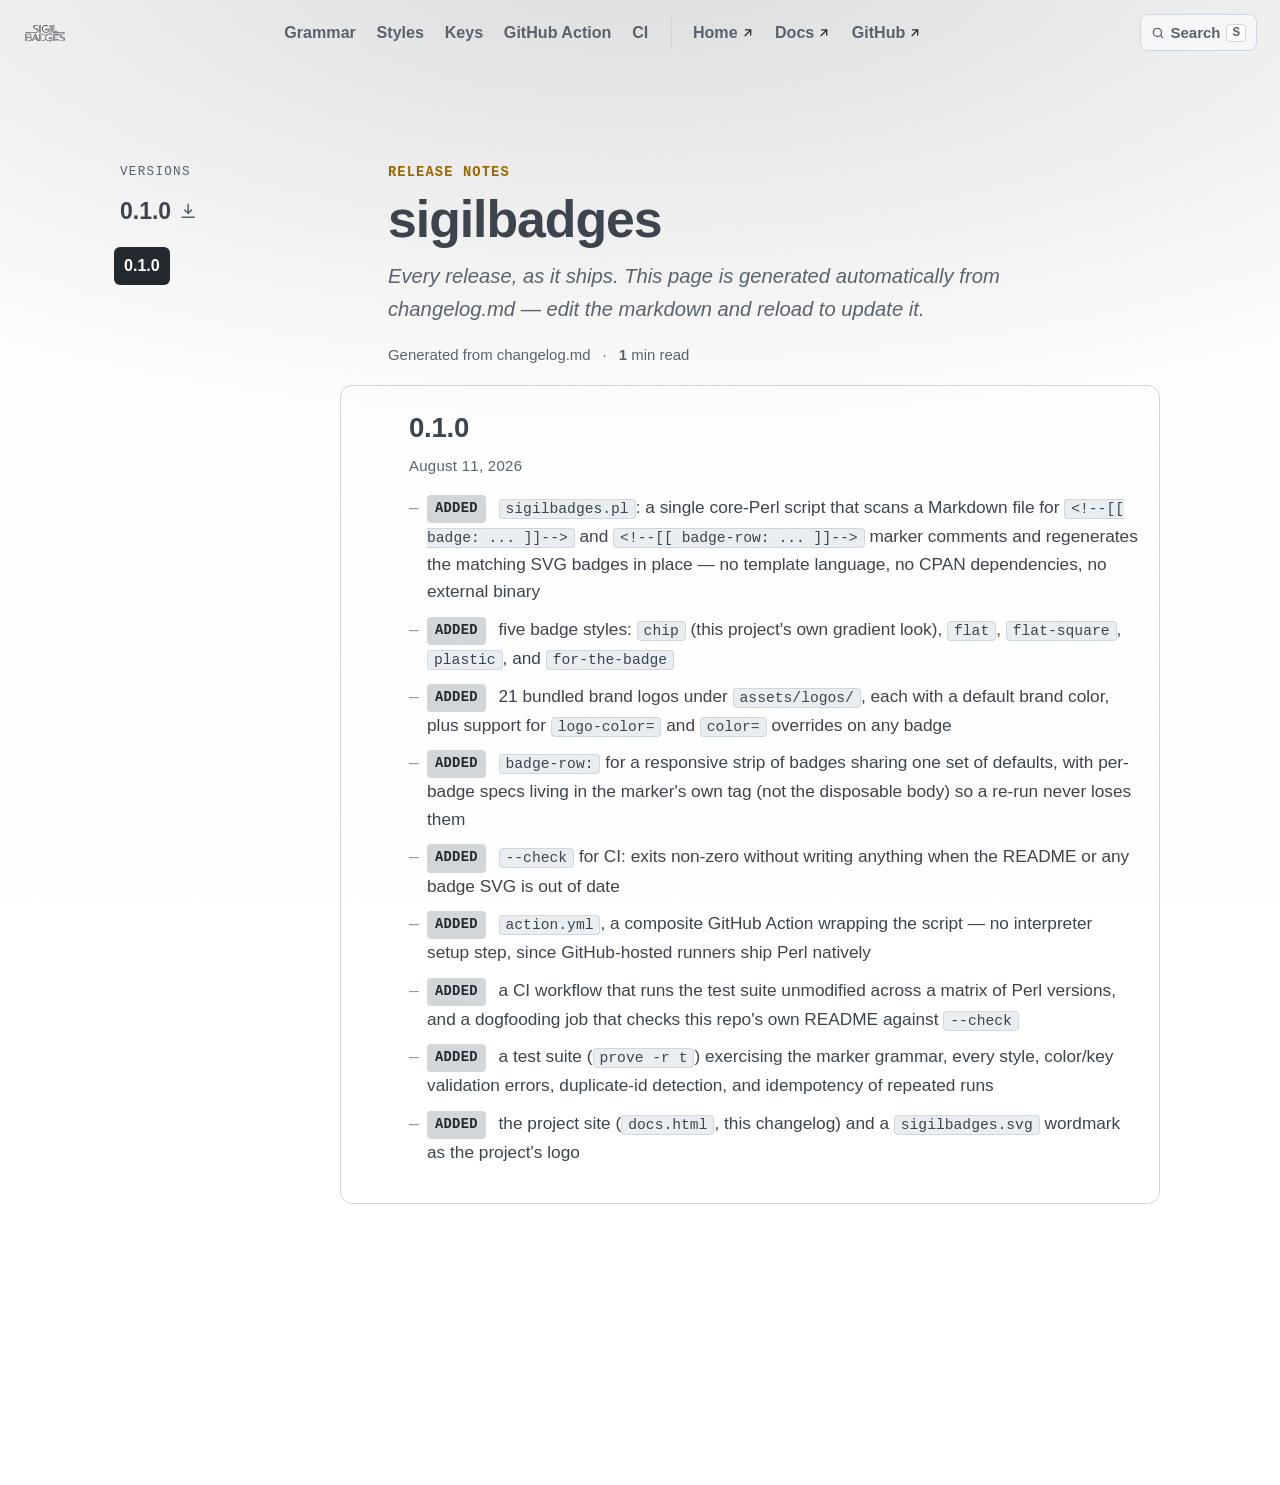
==== changelog.html @ fb752f25 "v0.1 first release" ====
<!doctype html>
<html lang="en">
<head>
<script>
document.documentElement.classList.add('js');
setTimeout(function () { document.body && document.body.classList.add('loaded'); }, 1500);
</script>
<meta charset="utf-8" />
<meta name="viewport" content="width=device-width, initial-scale=1" />
<meta name="color-scheme" content="light dark" />
<title>Changelog · sigilbadges</title>
<meta name="author" content="Luciano Federico Pereira" />
<meta name="description" content="sigilbadges release notes — every version, as it ships." />
<meta property="og:type" content="website" />
<meta property="og:title" content="Changelog · sigilbadges" />
<meta property="og:description" content="sigilbadges release notes — every version, as it ships." />
<meta name="twitter:card" content="summary" />
<meta name="theme-color" content="#ffffff" media="(prefers-color-scheme: light)" />
<meta name="theme-color" content="#0d1117" media="(prefers-color-scheme: dark)" />
<link rel="icon" href="data:image/svg+xml,%3Csvg xmlns='http://www.w3.org/2000/svg' viewBox='0 0 100 100'%3E%3Ctext y='.9em' font-size='90'%3E%F0%9F%8F%85%3C/text%3E%3C/svg%3E" />
<link rel="stylesheet" href="assets/site.css" />
<link rel="stylesheet" href="assets/palettes.css" />
<link rel="stylesheet" href="assets/changelog.css" />
</head>
<body data-github-repo="lucianofedericopereira/sigilbadges">

<svg style="position:absolute; width:0; height:0; overflow:hidden" aria-hidden="true">
  <symbol id="icon-external" viewBox="0 0 24 24">
    <path d="M7 17 17 7" />
    <path d="M8 7h9v9" />
  </symbol>
  <symbol id="icon-search" viewBox="0 0 24 24">
    <circle cx="11" cy="11" r="7" />
    <path d="M20 20 16 16" />
  </symbol>
  <symbol id="icon-chevron-up" viewBox="0 0 24 24">
    <path d="M5 15 12 8 19 15" />
  </symbol>
</svg>

<div class="print-only" id="print-meta" aria-hidden="true">
  <strong id="print-meta-title"></strong>
  <span id="print-meta-url"></span>
  <span id="print-meta-date"></span>
</div>

<a class="skip-link" href="#main-content">Skip to content</a>

<div class="shell">

<nav class="nav" aria-label="Primary">
  <div class="wrap">
    <a class="brand" href="index.html"><img class="brand-logo" src="assets/sigilbadges.svg" alt="sigilbadges" /></a>
    <div class="links" id="nav-links">
      <a class="link" href="docs.html#grammar">Grammar</a>
      <a class="link" href="docs.html#styles">Styles</a>
      <a class="link" href="docs.html#keys">Keys</a>
      <a class="link" href="docs.html#action">GitHub Action</a>
      <a class="link" href="docs.html#ci">CI</a>
      <div class="links-external">
        <a class="link link--external" href="index.html">Home<svg class="link-external-icon" aria-hidden="true"><use href="#icon-external"/></svg></a>
        <a class="link link--external" href="docs.html">Docs<svg class="link-external-icon" aria-hidden="true"><use href="#icon-external"/></svg></a>
        <a class="link link--external" href="https://github.com/lucianofedericopereira/sigilbadges" target="_blank" rel="noopener">GitHub<svg class="link-external-icon" aria-hidden="true"><use href="#icon-external"/></svg></a>
      </div>
    </div>
    <div class="spacer"></div>
    <button type="button" class="search-trigger" id="search-trigger" aria-haspopup="dialog" aria-label="Search or jump to&hellip;">
      <svg class="search-trigger-icon" aria-hidden="true"><use href="#icon-search"/></svg>
      <span class="search-trigger-label">Search</span>
      <kbd class="search-kbd">S</kbd>
    </button>
    <button type="button" class="nav-toggle" id="nav-toggle" aria-expanded="false" aria-controls="nav-links" aria-label="Toggle menu">
      <span class="nav-toggle-bar"></span>
      <span class="nav-toggle-bar"></span>
      <span class="nav-toggle-bar"></span>
    </button>
  </div>
</nav>

<dialog class="search-modal" id="search-modal" aria-label="Search or jump to">
  <div class="search-input-wrap">
    <svg aria-hidden="true"><use href="#icon-search"/></svg>
    <input type="search" id="search-input" placeholder="Search or jump to&hellip;" autocomplete="off" aria-controls="search-results" aria-expanded="false" role="combobox" />
  </div>
  <ul class="search-results" id="search-results" role="listbox"></ul>
</dialog>

<main id="main-content">

<div class="changelog-layout">
  <article class="article">
    <p class="changelog-eyebrow">Release Notes</p>
    <h1 class="title" id="pageTitle">Changelog</h1>
    <p class="dek" id="dek"></p>
    <p class="changelog-byline">
      <span>Generated from changelog.md</span>
      <span class="dot"></span>
      <span id="totalRead">&ndash; min read</span>
    </p>

    <div id="sections">
      <p class="changelog-loading">Loading changelog&hellip;</p>
    </div>
  </article>

  <aside>
    <p class="changelog-toc-label">Versions</p>
    <div class="changelog-toc-meta">
      <a class="changelog-current-version" id="currentVersion" target="_blank" rel="noopener"></a>
    </div>
    <ul class="changelog-toc-list" id="tocList"></ul>
  </aside>
</div>

</main>

</div><!-- /.shell -->

<footer class="reveal-footer">
  <div class="wrap">
    <p>
      <a href="https://github.com/lucianofedericopereira/sigilbadges">GitHub</a><span class="no-print"> ·</span>
      <a href="index.html">Home</a><span class="no-print"> ·</span>
      <a href="docs.html">Docs</a><span class="no-print"> ·</span>
      <a href="changelog.html">Changelog</a>
    </p>
    <p class="muted"><span class="no-print"><img class="brand-logo brand-logo--sm" src="assets/sigilbadges.svg" alt="" aria-hidden="true" /> sigilbadges · by </span><a href="https://github.com/lucianofedericopereira">Luciano Federico Pereira</a></p>
  </div>
</footer>

<button type="button" class="back-to-top" id="back-to-top" aria-label="Back to top">
  <svg aria-hidden="true"><use href="#icon-chevron-up"/></svg>
</button>

<script src="assets/site.js"></script>
<script type="module" src="assets/changelog.js"></script>
</body>
</html>
---- assets/site.css ----
/* Forest palette — warm cream + forest green + orange (page only). */
  :root {
    /* Every color declared twice: hex, then OKLCH, same property name.
       A browser that doesn't understand oklch() treats it as an invalid
       declaration and keeps the hex line before it — CSS cascade rule, not
       a hack, so this needs no @supports query. One that does understand it
       uses the OKLCH line, which is perceptually uniform (this matters once
       --band/--shadow start color-mix()ing these — a mix in oklch keeps
       equal-looking steps equal, the way a mix in raw srgb hex does not).
       Values computed from the hex above via the actual sRGB->OKLab->OKLCH
       matrices (Björn Ottosson's / CSS Color 4's), not eyeballed. */
    /* Graphite palette — hex only (no oklch companion line): every
       color-mix() in this file below already runs `in srgb`, so an oklch
       fallback line would sit unused rather than actually change how
       --band/tag colors blend — see palette comment in the header above
       for the original two-line convention this departs from. */
    --bg: #ffffff;
    --bg-subtle: #f6f8fa;
    --bg-inset: #eaeef2;
    --border: #d0d7de;
    --fg: #3d444d;
    --muted: #59636e;
    --accent: #24292f;    /* graphite — matches assets/sigilbadges.svg's own fill exactly */
    --accent-2: #9a6700;  /* muted gold — eyebrows / highlights, echoes the award branding icon */
    --tree: #8c959f;      /* connectors */
    --on-accent: #ffffff;
    --gold: #7d6220;      /* inline-code text */
    --band: color-mix(in srgb, var(--accent) 5%, var(--bg)); /* full-bleed section band — distinct from --bg-subtle so cards (.variant/.step/.accordion-item) still read as raised */
    --shadow: 0 1px 3px rgba(31, 35, 40, 0.12), 0 8px 24px rgba(31, 35, 40, 0.08);

    /* ---------- Spacing ----------
       treegen2's own audit (future-features.md): padding/margin/gap was
       100% raw px literals, 24 distinct values, zero shared tokens — the
       one token family duration/easing already got and spacing hadn't.
       Named for the exact px value they hold, since this file's spacing
       isn't on a clean power-of-2 grid (10px/14px/18px/22px are real,
       repeated, deliberate values here, not typos for 8/16/20/24) — a
       token that renamed them to the nearest Tailwind-style step would
       quietly shift dozens of hand-tuned layouts by a px or two. Only the
       values that actually repeat across unrelated components are tokens;
       one-off numbers (and anything a nearby comment already documents as
       derived FROM another specific value, e.g. the hamburger bar's
       translateY) are left as literals on purpose — turning those into a
       generic token would sever the documented relationship. */
    --space-2: 2px;
    --space-4: 4px;
    --space-6: 6px;
    --space-8: 8px;
    --space-10: 10px;
    --space-12: 12px;
    --space-14: 14px;
    --space-16: 16px;
    --space-18: 18px;
    --space-20: 20px;
    --space-22: 22px;
    /* Two fluid tokens, luxury-style, reserved for the couple of large
       values where cross-device scaling is actually visible — section and
       hero vertical rhythm. Same two-point-anchored clamp() already used
       for h1/.tagline/h2 below (400px small-phone -> 1280px desktop), and
       floor-pinned at exactly today's flat value, so this can only ever
       add extra breathing room on a bigger screen, never shrink anything
       that fit before. */
    --space-fluid-section: clamp(56px, 48.7px + 1.82vw, 72px); /* was flat 56px */
    --space-fluid-hero-top: clamp(76px, 66.9px + 2.27vw, 96px); /* was flat 76px */
    /* Sharp deceleration ("snap to rest") instead of plain ease/ease-in-out
       for general hover/UI transitions — reads noticeably more deliberate/
       premium than the linear-ish feel of the built-in keyword. Left the
       handful of deliberately bouncy/overshoot transitions (.step-number,
       .nav .brand .logo) on their own cubic-bezier(.34,1.56,.64,1), a
       different, distinctly playful curve this isn't meant to replace. */
    --ease-out-expo: cubic-bezier(0.16, 1, 0.3, 1);
    /* Symmetric in+out (luxury's --ease-image value — their "smooth hover
       both ways" curve) instead of the plain ease-in-out keyword — for
       cases like the hero fade-in where --ease-out-expo's front-loaded
       deceleration is wrong (it visually "finishes" within a fraction of
       a long duration, since nearly all the perceptible change happens
       right at the start). This spreads it evenly across the whole
       declared duration instead. */
    --ease-in-out: cubic-bezier(0.4, 0, 0.2, 1);
    /* Named duration scale (harvested from luxury's --duration-* tokens,
       resized to this file's actual spread of values) instead of raw
       numbers scattered through every transition/animation declaration —
       every value below is unchanged from what was already tuned in,
       this only names them. */
    --duration-instant: .1s;
    --duration-micro: .15s;
    --duration-fast: .2s;
    --duration-quick: .25s;
    --duration-moderate: .3s;
    --duration-base: .35s;
    --duration-relaxed: .4s;
    --duration-slow: .75s;
    --duration-slower: .7s;
    --duration-panel: .9s;
    --duration-hero: 1.9s;
    --radius: 12px;
    --mono: ui-monospace, SFMono-Regular, "SF Mono", Menlo, Consolas, "Liberation Mono", monospace;
    --sans: -apple-system, BlinkMacSystemFont, "Segoe UI", "Noto Sans", Helvetica, Arial, sans-serif;
  }
  @media (prefers-color-scheme: dark) {
    :root {
      --bg: #0d1117;         /* GitHub-dark canvas */
      --bg-subtle: #161b22;
      --bg-inset: #21262d;
      --border: #30363d;
      --fg: #c9d1d9;
      --muted: #8b949e;
      --accent: #dfe2e2;     /* graphite (light) — matches the wordmark's dark-mode fill exactly */
      --accent-2: #e3b341;   /* warm gold — eyebrows / highlights */
      --tree: #6e7681;       /* connectors */
      --on-accent: #14171a;  /* dark text on the near-white accent buttons */
      --gold: #b89b5e;       /* inline-code text */
      --shadow: 0 0 0 1px rgba(140, 149, 159, 0.3), 0 8px 24px rgba(1, 4, 9, 0.6);
    }
  }

  * { box-sizing: border-box; }
  img, svg, video { max-width: 100%; height: auto; }
  /* overflow-x:clip (not hidden) here on purpose: `hidden` on only one axis
     forces the browser to compute the other axis as `auto` (CSS Overflow
     spec), which can turn body/html into their own scroll container and
     break position:sticky descendants — `clip` is explicitly exempt from
     that coercion, so it blocks horizontal shift without the side effect. */
  html { scroll-behavior: smooth; overflow-x: clip; font-size: 115%; }
  /* Main document scrollbar, themed to match the palette instead of each
     browser/OS default (Firefox via scrollbar-width/-color, Chrome/Safari/
     Edge via ::-webkit-scrollbar*) — same thumb language as the code-block
     scrollbars, just sized for the page chrome rather than an inline block. */
  html { scrollbar-width: thin; scrollbar-color: var(--tree) var(--bg-subtle); }
  html::-webkit-scrollbar { width: 12px; }
  html::-webkit-scrollbar-track { background: var(--bg-subtle); }
  html::-webkit-scrollbar-thumb {
    background-color: var(--tree);
    border-radius: 999px;
    border: 3px solid var(--bg-subtle);
    background-clip: padding-box;
  }
  html::-webkit-scrollbar-thumb:hover { background-color: var(--accent); }
  body {
    margin: 0;
    max-width: 100vw;
    overflow-x: clip;
    font-family: var(--sans);
    color: var(--fg);
    background: var(--bg);
    line-height: 1.6;
    -webkit-font-smoothing: antialiased;
    /* Root-level safety net: a long unbreakable token (a `code` snippet,
       an attribute example) inside any flex/grid item would otherwise
       hit that item's default min-width:auto and push past the edge —
       invisible once clipped by overflow-x:clip — instead of wrapping. */
    overflow-wrap: break-word;
  }
  /* FOUC guard: hidden until site.js confirms the DOM/CSS are actually
     ready (.loaded, added at the top of site.js — plus an inline
     setTimeout fallback in index.html's head in case that script never
     loads at all). Only under .js — without it there's no script to ever
     add .loaded, so a no-JS visitor must see the page immediately instead
     of a permanently blank one. */
  .js body:not(.loaded) { visibility: hidden; }
  /* visibility:hidden does NOT pause CSS animations — the hero SVG's
     entrance sequence is autoplay @keyframes (not JS-triggered), so its
     clock starts ticking the instant this rule is applied, regardless of
     the body still being hidden above. Without this, any load delay
     before .loaded lands eats into the animation's timeline, so it can
     appear to start mid-way (or already finished) the moment the page
     becomes visible instead of playing from the beginning. Suppressing it
     entirely until .loaded is present means it always starts fresh
     exactly when the user can actually see it. */
  .js body:not(.loaded) .hero-tree,
  .js body:not(.loaded) .hero-visual {
    animation: none !important;
  }
  a { color: var(--accent); text-decoration: none; }
  /* Baseline for plain content links (e.g. the examples/brand link) — earthy
     --muted ring instead of the browser-default bright/white one, matching
     .copy-btn. Component-specific rules (.nav a.link, etc.) are all
     class-based and stay more specific than this bare-element selector, so
     they continue to win where a different color was chosen deliberately. */
  a:focus-visible { outline: 2px solid var(--muted); outline-offset: 2px; border-radius: 2px; }
  a:hover { text-decoration: underline; }
  /* The scrolling page column. Sits above the fixed footer (z-index) so the
     footer stays hidden underneath until .shell's bottom spacer scrolls past it. */
  .shell {
    position: relative; z-index: 1;
    background:
      radial-gradient(1200px 500px at 50% -60px, color-mix(in srgb, var(--accent) 16%, transparent), transparent),
      var(--bg);
    /* Flex-centre every full-width band (nav, hero, sections). */
    display: flex;
    flex-direction: column;
    align-items: center;
  }
  /* main has no declared width; .shell's align-items:center (not stretch)
     otherwise lets it shrink-to-fit its widest descendant (e.g. the 480px
     min-width comparison table) and grow past the viewport — centered, so
     overflow-x:clip silently trims equal slices off BOTH edges instead of
     wrapping, cutting text on both sides at once. */
  main { display: block; width: 100%; min-width: 0; }
  header.hero, section, footer { width: 100%; display: flex; justify-content: center; }
  .wrap { width: 100%; max-width: 900px; padding: 0 var(--space-20); text-align: center; }
  .wrap-wide { max-width: 1080px; }

  /* ---------- Skip link ---------- */
  .skip-link {
    position: absolute; left: -9999px; top: 0; z-index: 200;
    background: var(--accent); color: var(--on-accent);
    padding: var(--space-10) var(--space-16); border-radius: 0 0 8px 0; font-weight: 600;
  }
  .skip-link:focus { left: 0; }

  /* ---------- Top nav ---------- */
  .nav {
    position: sticky; top: 0; z-index: 50; width: 100%;
    display: flex; justify-content: center;
    background: none;
    border-bottom: 1px solid transparent;
    transition: background var(--duration-fast) var(--ease-out-expo), border-color var(--duration-fast) var(--ease-out-expo), opacity var(--duration-fast) var(--ease-out-expo);
  }
  /* Google Translate rewrites text nodes progressively over a real (if
     short) span of time after the combo's change event fires — with
     nothing hiding it, the nav sits in the pre-translation language,
     then visibly snaps mid-word as Google's rewrite reaches it.
     assets/locale.js toggles this class for exactly that window,
     watching the DOM for Google's own mutations rather than guessing a
     fixed delay. */
  .nav.translating { opacity: 0; }
  .nav.scrolled {
    background: color-mix(in srgb, var(--bg) 86%, transparent);
    backdrop-filter: saturate(1.4) blur(8px);
    -webkit-backdrop-filter: saturate(1.4) blur(8px);
    border-bottom-color: var(--border);
  }
  /* Nav's own max-width — deliberately wider than .wrap's 900px (readable
     prose width): a toolbar of short link labels needs real room, or
     trailing links (Options, Features, FAQ) silently overflow into the
     scrollable-but-invisible .nav .links strip instead of just being visible. */
  .nav .wrap { display: flex; align-items: center; gap: 1.125rem; padding: 0.75rem 1.25rem; max-width: 1360px; text-align: left; }
  .nav .brand { font-weight: 700; display: flex; align-items: center; gap: 0.5rem; color: var(--fg); flex: none; transition: color var(--duration-micro) var(--ease-out-expo); }
  .nav .brand:hover { text-decoration: none; color: var(--accent); }
  /* Same playful bounce curve as .step-number's hover — the emoji gets a
     little wobble instead of just a flat color change. */
  .nav .brand .logo { font-size: 1.25rem; display: inline-block; transition: transform var(--duration-moderate) cubic-bezier(.34, 1.56, .64, 1); }
  .nav .brand:hover .logo { transform: scale(1.15) rotate(-8deg); }
  /* padding-inline: the first/last link's horizontal negative margin (below)
     bleeds its padded ring-box past this scroll container's own left/right
     edge — with overflow-x:auto you can't scroll into that negative space,
     so it just gets clipped. This padding gives both edges room to absorb it. */
  /* border here (transparent, box-sizing:border-box so it costs no layout
     space) exists purely so .nav.is-compact .links below has a defined
     "transparent" border-color to transition FROM. Without it, the very
     first time JS adds .is-compact (synchronously, on load, before any
     user interaction) border-width/style snap to 1px solid instantly
     (they're outside the transition list) while border-color eases from
     its previous, undefined value — which resolves to currentcolor, a
     real visible color — down to transparent over --duration-fast. That
     briefly-visible line under the nav, fading in then out on first
     paint, was the reported "black line on the burger menu top on load"
     with nl (or any Google-Translate-only language) as the stored
     locale: is-compact triggers synchronously before the page has even
     finished loading, right into this transition gap. Confirmed live via
     computed styles (real border-bottom-color at 0.3s, transparent by
     1s). Same color at rest in both states now, so toggling .is-compact
     never has a border-color change to animate in the first place. */
  .nav .links { display: flex; align-items: center; gap: 1.125rem; overflow-x: auto; scrollbar-width: none; padding-inline: var(--space-8); border: 1px solid transparent; }
  .nav .links::-webkit-scrollbar { display: none; }
  .nav .spacer { flex: 1; }
  /* padding+negative-margin (horizontal only): grows the hit area and gives
     the inset focus ring room to clear the glyphs instead of drawing
     through them. .nav .links has overflow-x:auto, which per CSS's paired-
     axis rule forces overflow-y to compute as auto too even though it's
     never set explicitly — a *vertical* negative margin let the padded
     ring-box bleed above/below where the container's auto-height accounts
     for it, and that bleed got silently clipped. Only cancelling the
     horizontal margin keeps the link-to-link rhythm unchanged while
     letting the vertical padding genuinely grow the box (a few px taller
     nav bar), so there's nothing left to clip on that axis. */
  .nav a.link {
    color: var(--muted); font-size: 0.875rem; font-weight: 600; white-space: nowrap;
    padding: 5px var(--space-8); margin: 0 calc(var(--space-8) * -1); border-radius: 6px;
    transition: color var(--duration-micro) var(--ease-out-expo), background-color var(--duration-micro) var(--ease-out-expo);
  }
  .nav a.link:hover { color: var(--accent); text-decoration: none; }
  .nav a.link.active { color: var(--accent); }
  /* The mobile dropdown (below) clips to overflow:hidden/rounded corners while open —
     inset ring so it never gets chewed against those edges. */
  .nav a.link:focus-visible { outline: 2px solid var(--accent); outline-offset: -3px; border-radius: 6px; }

  /* Modifier for links that take you to a different HTML document than the
     one you're on — a genuinely different destination/purpose (the GitHub
     repo, the changelog page), not just another section of the same page —
     e.g. <a class="link link--external" href="https://…">Label<svg
     class="link-external-icon" aria-hidden="true"><use
     href="#icon-external"/></svg></a>. Same-tab internal cross-document
     links (Changelog, from index.html) get the icon too, just without
     target="_blank"/rel="noopener" — those two only belong on links that
     actually leave the site. The active-link-on-scroll JS already only
     queries a.link[href^="#"], so anything using this modifier is
     automatically excluded from that logic without any extra wiring — this
     just adds the visual "you're leaving this page" signal an href alone
     doesn't give the reader. */
  .nav a.link.link--external { display: inline-flex; align-items: center; gap: 3px; }
  /* Real SVG (icon-external symbol) instead of the Unicode "↗" character —
     same reasoning as the tree logo: a raw character's weight/angle/
     proportions vary by whatever font renders it, an SVG is identical
     everywhere and matches .ic-svg's hand-drawn stroke language. */
  .link-external-icon {
    width: 0.85em; height: 0.85em; flex: none;
    fill: none; stroke: var(--accent); stroke-width: 2.2;
    stroke-linecap: round; stroke-linejoin: round;
    transition: stroke var(--duration-micro) var(--ease-out-expo);
  }
  /* Clear hue shift (not just a lightness/darkness tweak) — green to the
     palette's other brand accent, so it's unambiguous that something
     changed rather than a subtle wash that can lose contrast against
     itself (the earlier green-on-green chip background did exactly that). */
  .nav a.link.link--external:hover .link-external-icon { stroke: var(--accent-2); }
  /* Low-opacity wash (not a solid fill) so it stays a soft backdrop rather
     than competing with the icon's own color change — low enough percentage
     that it ties to the hover color without recreating the same-hue
     contrast collision a stronger tint would risk. */
  .nav a.link.link--external:hover {
    background: color-mix(in srgb, var(--accent-2) 10%, transparent);
  }

  /* Groups "different destination" links (Changelog, GitHub) at the end of
     #nav-links, set apart from the section-anchor links above them — inside
     the same collapsible container (not a separate .wrap-level sibling like
     before) so they participate in the mobile hamburger menu instead of
     being permanently pinned outside it. Desktop: a vertical divider reads
     as "these are a different kind of link" without a full line break;
     mobile inherits the divider from .nav .links a.link's own border-top
     row styling below, so a horizontal rule does the same job once stacked. */
  .nav .links-external {
    display: flex; align-items: center; gap: 1.125rem;
    padding-left: 1.125rem; margin-left: 0.125rem;
    border-left: 1px solid var(--border);
  }
  /* .links-external-toolbar (index.html): the standalone duplicate of the
     block above, shown in the toolbar itself instead of inside #nav-links
     — see the HTML comment next to it for why it exists. A fully separate
     class, deliberately NOT also carrying .links-external: it briefly did,
     and picked up .nav.is-compact .links-external's flex-direction:column
     (below, meant for the dropdown-stacked version) at higher specificity
     than this block's own row layout — displayed, but stacked vertically
     regardless. white-space:nowrap is an independent second safety net —
     checkNavOverflow (assets/locale.js) only measures horizontal overflow,
     so if this were ever allowed to wrap across two lines instead of
     overflowing sideways, the measurement would never notice it doesn't
     actually fit. */
  .links-external-toolbar {
    display: none; align-items: center; gap: 1.125rem; white-space: nowrap;
  }
  .links-external-toolbar a { white-space: nowrap; }
  .nav.is-compact .links-external-toolbar { display: flex; }
  /* Falls back to hamburger-only (hidden here too) once even the toolbar
     copy doesn't fit — search-compact is the last resort, only reached
     once locale.js's checkNavOverflow has already found that stage 2
     (links collapsed, this copy shown) still overflows. */
  .nav.search-compact .links-external-toolbar { display: none; }

  /* Desktop only: brand pinned left, link list (including the external
     group at its end) centered in whatever room is left between it and the
     search icon — rather than clustered immediately after the brand.
     Mobile keeps the existing hamburger-dropdown layout untouched. */
  @media (min-width: 1101px) {
    .nav .links { flex: none; margin: 0 auto; }
    .nav .spacer { display: none; }
  }

  /* ---------- Hamburger menu (mobile) ---------- */
  .nav-toggle {
    display: none; flex: none;
    width: 2.125rem; height: 2.125rem; padding: 0;
    align-items: center; justify-content: center;
    flex-direction: column; gap: 0.1875rem;
    /* Transparent (not absent) border reserved at rest — box-sizing:
       border-box (global) means this costs zero size difference, so a
       real border-color appearing on hover doesn't shift anything. */
    border: 1px solid transparent; border-radius: 0.5rem;
    background: none; cursor: pointer;
    transition: background-color var(--duration-micro) var(--ease-out-expo), border-color var(--duration-micro) var(--ease-out-expo), gap var(--duration-fast) var(--ease-out-expo);
  }
  /* No border/background until hover — plain icon by default. Neutral-
     family fills (--border, --bg-inset) didn't read as enough contrast
     against a solid rest-state background — a tinted fill (real hue, not
     just a lightness step) is more noticeable while staying softer than a
     solid --accent fill. Bars also spread apart slightly (gap increases;
     harmless once "open" since the X-shape state positions them via
     transform, not gap). Default browser focus ring replaced since it
     renders starkly white against this palette. */
  .nav-toggle:hover {
    background: color-mix(in srgb, var(--accent) 18%, var(--bg-subtle));
    border-color: var(--border);
    gap: 0.3125rem;
  }
  .nav-toggle:focus-visible { outline: 2px solid var(--accent); outline-offset: 2px; }
  .nav-toggle-bar {
    width: 1rem; height: 2px; border-radius: 1px; background: var(--fg);
    transition: transform var(--duration-quick) var(--ease-out-expo), opacity var(--duration-fast) var(--ease-out-expo);
  }
  /* translateY = bar-height + gap, so the top/bottom bars land exactly on
     the (now-hidden) middle bar's center and cross cleanly into an X.
     Recalculated after the rest-state gap changed (0.3125rem -> 0.1875rem,
     a -0.125rem delta applied here too) — this value is geometrically
     coupled to that gap, not an independent constant. */
  .nav-toggle[aria-expanded="true"] .nav-toggle-bar:nth-child(1) { transform: translateY(0.3125rem) rotate(45deg); }
  .nav-toggle[aria-expanded="true"] .nav-toggle-bar:nth-child(2) { opacity: 0; }
  .nav-toggle[aria-expanded="true"] .nav-toggle-bar:nth-child(3) { transform: translateY(-0.3125rem) rotate(-45deg); }

  /* Raised from 820px, then 1100px, then 1360px: at in-between desktop
     widths just above the old breakpoint, the full link row didn't fit but
     wasn't narrow enough to switch to the hamburger either — it fell back
     to .nav .links' overflow-x:auto scroll, which has no visible scrollbar
     (by design, matching .carousel's hidden-scrollbar drag UX) and doesn't
     reliably respond to a vertical mouse wheel, silently stranding the
     later links. A safely-high breakpoint means every width either shows
     the full row with real room to spare, or the always-reachable
     hamburger — never the broken middle ground.

     Raised again, to 1850px, once the locale switcher (assets/locale.css)
     added translated nav link text: Spanish/Italian labels run
     noticeably longer than their English originals ("Use cases" ->
     "Casos de uso", "Changelog" -> "Registro de cambios"), and — unlike
     the earlier raises — this isn't a fixed amount of extra width from one
     more button; .nav .wrap's own max-width (1360px) caps its box, but
     doesn't clip overflowing flex children, so whether the overflow is
     actually visible depends on how much viewport width surrounds the
     centered wrap, not on that 1360px figure. 1850px was measured live as
     the point both es and it fit with real room to spare.

     Superseded: assets/locale.js's checkNavOverflow now does exactly the
     JS-driven measurement described above and is the real mechanism in
     the 1101-1850px range this comment used to worry about — it toggles
     .nav.is-compact based on actual rendered overflow, independent of
     viewport width or which language is responsible. This @media block
     stays only as a no-JS baseline, which is why its own threshold was
     dropped way down below the JS-governed range (see next comment) —
     otherwise it and the JS mechanism actively fought each other: at any
     width where the JS check found no real overflow (so left .is-compact
     off), this query would still force the hamburger on and hide the
     .links row on its own, while @media (min-width:1101px) above kept
     .spacer hidden too (that rule only gets undone by .nav.is-compact,
     which JS hadn't set) — hamburger visible, nothing pushing it right,
     the same broken layout as the bug this was meant to fix. Confirmed
     live at 1500px. */
  @media (max-width: 700px) {
    .nav-toggle { display: inline-flex; width: 1.5rem; height: 1.5rem; gap: 0.15rem; }
    .nav-toggle:hover { gap: 0.25rem; }
    .nav-toggle-bar { width: 0.8125rem; }
    /* Same recalculation as the desktop rule above, for this breakpoint's
       own gap (0.25rem -> 0.15rem, a -0.1rem delta). */
    .nav-toggle[aria-expanded="true"] .nav-toggle-bar:nth-child(1) { transform: translateY(0.24375rem) rotate(45deg); }
    .nav-toggle[aria-expanded="true"] .nav-toggle-bar:nth-child(3) { transform: translateY(-0.24375rem) rotate(-45deg); }
    .nav .wrap { position: relative; flex-wrap: nowrap; padding: 0.25rem 0.875rem; gap: 0.5rem; }
    .nav .brand { gap: 0.3125rem; }
    .nav .brand .logo { font-size: 0.9375rem; }
    .nav a.link { font-size: 0.8125rem; }
    /* position:absolute so the open menu overlays the page instead of
       pushing hero/section content down (a layout shift). It's anchored to
       .nav .wrap (the nearest positioned ancestor) rather than .nav itself,
       so it lines up under the bar's own padding instead of its full box. */
    .nav .links {
      position: absolute; top: 100%; left: 0; right: 0; z-index: 60;
      flex-direction: column; align-items: stretch; gap: 0;
      overflow: hidden;
      max-height: 0;
      background: var(--bg);
      /* transparent, not var(--border), at rest — the border itself isn't
         subject to max-height:0 (border is outside the content box it
         constrains), so a real border color here rendered as a thin flat
         line across the bottom of the nav bar even while "closed" and
         zero height. Same fix as .nav's own border-bottom above: keep the
         line, just make it invisible until there's something to divide. */
      border: 1px solid transparent; border-top: none;
      border-radius: 0 0 var(--radius) var(--radius);
      transition: max-height var(--duration-moderate) var(--ease-out-expo),
                  border-color var(--duration-fast) var(--ease-out-expo);
    }
    .nav .links.open { max-height: 70vh; overflow-y: auto; box-shadow: var(--shadow); border-color: var(--border); }
    /* Stripped during an active window resize (site.js) — max-height
       depends on this same breakpoint, so a live resize drag crossing it
       repeatedly would otherwise animate janky mid-drag instead of
       snapping cleanly between states. */
    .nav .links.resizing { transition: none; }
    .nav .links a.link {
      /* Real row padding here — cancel the desktop pill's negative margin
         trick so it doesn't pull these dropdown rows out of alignment. */
      padding: 0.625rem 0.875rem; margin: 0; border-radius: 0;
      border-top: 1px solid var(--border);
    }
    /* The very first row sits flush against .links' own top edge (which
       borders the nav bar itself) — its border-top isn't dividing it from
       anything above, it's just a stray extra line right under the nav.
       Every other row's border-top is a real divider from the row before
       it and stays. */
    .nav .links > a.link:first-child { border-top: none; }
    /* Desktop's vertical divider (border-left) doesn't apply once stacked —
       every row already gets its own border-top from the rule above,
       including the first external link, so that alone reads as the
       divider into this group with nothing extra needed here. */
    .nav .links-external {
      display: flex; flex-direction: column; align-items: stretch; gap: 0;
      padding-left: 0; margin-left: 0; border-left: none;
    }
  }

  /* Same compact layout as the media query above, applied via a class
     instead of a viewport check — assets/locale.js's initNavOverflowGuard
     adds .is-compact to .nav whenever .nav .wrap's content genuinely
     doesn't fit, which a fixed max-width can't account for once nav link
     text comes from translation: Spanish/Italian labels already run
     longer than English ("Use cases" -> "Casos de uso"), and the ~22
     languages that go through Google Translate can inject text of any
     length at runtime. The @media block stays as the no-JS baseline (a
     real phone-width visitor gets a working hamburger even with
     JavaScript disabled); this is what actually keeps it correct once
     translated content is involved. Kept as a literal duplicate rather
     than merged with the media query above (plain CSS can't OR a media
     feature with a class selector in one rule, and this project has no
     build step to generate one from the other). */
  /* Deliberately minimal — only what's needed to make .links fit as a
     dropdown instead of a row (toggle button, its own icon-bar geometry,
     restoring .spacer, repositioning .links itself). The brand-logo
     shrink, link font-size shrink, and search-trigger label/kbd collapse
     that the @media version above also does are true-narrow-viewport
     cosmetics that have nothing to do with why .is-compact triggers here
     (the links row not fitting) — bundling them in meant every one of
     them would also shrink/hide the moment translated nav text got long
     enough to overflow, even though none of them needed to. Search still
     collapses to icon-only on its own, independently, via its own real
     @media (max-width: 900px) below — untouched by this class. */
  .nav.is-compact .nav-toggle { display: inline-flex; width: 1.5rem; height: 1.5rem; gap: 0.15rem; }
  .nav.is-compact .nav-toggle:hover { gap: 0.25rem; }
  .nav.is-compact .nav-toggle-bar { width: 0.8125rem; }
  .nav.is-compact .nav-toggle[aria-expanded="true"] .nav-toggle-bar:nth-child(1) { transform: translateY(0.24375rem) rotate(45deg); }
  .nav.is-compact .nav-toggle[aria-expanded="true"] .nav-toggle-bar:nth-child(3) { transform: translateY(-0.24375rem) rotate(-45deg); }
  .nav.is-compact .wrap { position: relative; }
  /* Undoes @media (min-width: 1101px) above (site.css:315-318): that rule
     hides .spacer and has .links self-center via margin:auto instead,
     because on a true desktop layout .links (visible, inline) already
     does the "push everything after it rightward" job by centering
     itself in the leftover space. Once .is-compact makes .links
     position:absolute (below), it's removed from flow and can't do that
     job any more — but that min-width query is still separately active
     at any width >=1101px, is-compact or not, and would otherwise leave
     .spacer hidden with nothing left to push search/switcher/hamburger
     off the brand. Confirmed live: without this, those three icons sat
     immediately after "treegen2" with the entire rest of the bar empty. */
  .nav.is-compact .spacer { display: block; }
  .nav.is-compact .links {
    position: absolute; top: 100%; left: 0; right: 0; z-index: 60;
    margin: 0;
    flex-direction: column; align-items: stretch; gap: 0;
    overflow: hidden;
    max-height: 0;
    background: var(--bg);
    /* transparent at rest, same reasoning as the @media version above:
       border isn't constrained by max-height:0, so a real color here
       rendered as a thin flat line under the whole nav even while
       "closed". Confirmed live — this is what you were seeing. */
    border: 1px solid transparent; border-top: none;
    border-radius: 0 0 var(--radius) var(--radius);
    transition: max-height var(--duration-moderate) var(--ease-out-expo),
                border-color var(--duration-fast) var(--ease-out-expo);
  }
  .nav.is-compact .links.open { max-height: 70vh; overflow-y: auto; box-shadow: var(--shadow); border-color: var(--border); }
  .nav.is-compact .links.resizing { transition: none; }
  .nav.is-compact .links a.link {
    padding: 0.625rem 0.875rem; margin: 0; border-radius: 0;
    border-top: 1px solid var(--border);
  }
  /* Same fix as the @media version above: the first row's border-top is a
     stray line under the nav bar, not a real divider. Confirmed live —
     this is the "top border on desktop hamburger" that kept coming back. */
  .nav.is-compact .links > a.link:first-child { border-top: none; }
  .nav.is-compact .links-external {
    display: flex; flex-direction: column; align-items: stretch; gap: 0;
    padding-left: 0; margin-left: 0; border-left: none;
  }
  /* search-trigger's own icon-only collapse (below) should follow suit too. */
  .nav.is-compact .search-trigger-label,
  .nav.is-compact .search-kbd { display: none; }

  /* ---------- Search / jump to (command palette) ---------- */
  .search-trigger {
    display: inline-flex; align-items: center; gap: 6px; flex: none;
    height: 2rem; padding: 0 var(--space-10);
    border: 1px solid var(--border); border-radius: 8px;
    background: var(--bg-subtle); color: var(--muted);
    font-family: var(--sans); font-size: 0.8125rem; font-weight: 600;
    cursor: pointer;
    transition: color var(--duration-micro) var(--ease-out-expo), border-color var(--duration-micro) var(--ease-out-expo), background-color var(--duration-micro) var(--ease-out-expo);
  }
  .search-trigger:hover { color: var(--accent); border-color: var(--accent); background: var(--bg); }
  .search-trigger:focus-visible { outline: 2px solid var(--accent); outline-offset: 2px; }
  .search-trigger-icon {
    width: 14px; height: 14px; flex: none;
    fill: none; stroke: currentColor; stroke-width: 2.2; stroke-linecap: round; stroke-linejoin: round;
  }
  .search-kbd {
    flex: none; min-width: 18px; padding: 0 5px;
    border: 1px solid var(--border); border-radius: 4px;
    background: var(--bg); color: var(--muted);
    font-family: var(--mono); font-size: 0.6875rem; line-height: 16px; text-align: center;
  }
  /* Collapses to icon-only — but only as the LAST resort, after the nav
     links have already been tried as a hamburger dropdown and the row
     still doesn't fit. Driven by assets/locale.js's checkNavOverflow,
     which measures in stages (full desktop -> links collapsed -> also
     collapse search) rather than this and the hamburger breakpoint each
     independently guessing a viewport width where "surely" the other
     has already kicked in — the previous version collapsed search
     whenever the viewport alone was <=900px, whether or not that had
     anything to do with search actually running out of room, and
     independently of whether collapsing the links had already solved
     the problem. .search-compact is added to .nav, same as .is-compact.
     The @media version stays only as a no-JS baseline, same reasoning
     and same threshold as the hamburger's — see site.css:391-onward. */
  .nav.search-compact .search-trigger-label,
  .nav.search-compact .search-kbd { display: none; }
  .nav.search-compact .search-trigger { width: 2rem; padding: 0; justify-content: center; }
  @media (max-width: 700px) {
    .search-trigger-label, .search-kbd { display: none; }
    .search-trigger { width: 2rem; padding: 0; justify-content: center; }
  }

  /* Native <dialog>: showModal() gives Escape-to-close and focus trapping
     for free, plus a real top-layer/::backdrop with none of .nav's stacking
     context to fight. overflow:hidden clips the results list to the
     dialog's own rounded corners; unlike a shared modal base this one never
     needs to escape its own bounds (no nested popovers inside it), so
     there's no need for gitcss2's overflow:visible + :has(:empty) trick. */
  .search-modal {
    width: min(480px, 92vw); margin: auto; padding: 0; overflow: hidden;
    border: 1px solid var(--border); border-radius: var(--radius);
    background: var(--bg); color: var(--fg);
    box-shadow: var(--shadow);
    opacity: 0; transform: scale(0.96);
    transition: opacity var(--duration-micro) var(--ease-out-expo), transform var(--duration-micro) var(--ease-out-expo), overlay var(--duration-micro) var(--ease-out-expo) allow-discrete, display var(--duration-micro) var(--ease-out-expo) allow-discrete;
  }
  .search-modal[open] { opacity: 1; transform: scale(1); }
  @starting-style {
    .search-modal[open] { opacity: 0; transform: scale(0.96); }
  }
  .search-modal::backdrop {
    background: rgba(10, 12, 6, 0.55);
    opacity: 0;
    transition: opacity var(--duration-micro) var(--ease-out-expo) allow-discrete;
  }
  .search-modal[open]::backdrop { opacity: 1; }
  @starting-style {
    .search-modal[open]::backdrop { opacity: 0; }
  }

  .search-input-wrap {
    display: flex; align-items: center; gap: var(--space-10);
    padding: var(--space-14) var(--space-16);
    border-bottom: 1px solid var(--border);
  }
  .search-input-wrap svg {
    width: 16px; height: 16px; flex: none;
    fill: none; stroke: var(--muted); stroke-width: 2.2; stroke-linecap: round; stroke-linejoin: round;
  }
  #search-input {
    flex: 1 1 auto; min-width: 0; border: 0; background: transparent;
    color: var(--fg); font-family: var(--sans); font-size: 1rem;
  }
  #search-input:focus { outline: none; }
  #search-input::placeholder { color: var(--muted); }

  .search-results {
    list-style: none; margin: 0; padding: var(--space-8);
    max-height: 320px; overflow-y: auto;
    scrollbar-width: thin; scrollbar-color: var(--tree) transparent;
  }
  /* No query yet: the input row alone is the whole dialog, no empty gap below it. */
  .search-results:empty { display: none; padding: 0; }
  .search-results li a {
    display: flex; align-items: center; justify-content: space-between; gap: var(--space-10);
    padding: var(--space-10); border-radius: 6px;
    color: var(--fg); text-decoration: none; font-size: 0.875rem;
  }
  .search-results li a:hover,
  .search-results li a.is-active {
    background: color-mix(in srgb, var(--accent) 14%, transparent);
  }
  .search-match { background: transparent; color: var(--accent); font-weight: 700; }
  /* Only present on a cross-page result (site.js's initSearch) — which page
     a result lives on, once there's more than one page to search. */
  .search-result-page { flex: none; font-size: 0.75rem; color: var(--muted); }
  .search-empty, .search-hint {
    padding: var(--space-22) var(--space-16); text-align: center;
    color: var(--muted); font-size: 0.875rem;
  }

  /* ---------- Back to top (fixed, bottom-right) ---------- */
  /* Below .nav's z-index:50 (never competes with it — bottom-right vs.
     top bar) but above .shell/footer so it floats over both. Hidden via
     visibility+pointer-events (not display) so it can fade in/out with a
     real transition instead of an abrupt display:none snap. */
  .back-to-top {
    position: fixed; right: var(--space-20); bottom: var(--space-20); z-index: 40;
    display: flex; align-items: center; justify-content: center;
    width: 44px; height: 44px; padding: 0;
    border: 1px solid var(--border); border-radius: 50%;
    background: var(--bg-subtle); color: var(--fg);
    box-shadow: var(--shadow); cursor: pointer;
    opacity: 0; visibility: hidden; pointer-events: none; transform: translateY(8px);
    transition: opacity var(--duration-fast) var(--ease-out-expo), transform var(--duration-fast) var(--ease-out-expo), border-color var(--duration-micro) var(--ease-out-expo), border-width var(--duration-micro) var(--ease-out-expo), color var(--duration-micro) var(--ease-out-expo);
  }
  .back-to-top.is-visible {
    opacity: 1; visibility: visible; pointer-events: auto; transform: translateY(0);
  }
  /* box-sizing:border-box (global) means the extra border-width eats into
     the content box instead of growing the 44px circle — no layout shift,
     just a visually bolder ring. Paired with the icon's own stroke-width
     bump below so hover reads as one consistent "thicker" state. */
  .back-to-top:hover { border-color: var(--accent); border-width: 2px; color: var(--accent); transform: translateY(-2px); }
  .back-to-top:active { transform: scale(0.92); }
  .back-to-top:focus-visible { outline: 2px solid var(--accent); outline-offset: 2px; }
  /* fill/stroke go on the <svg> itself, not a "svg path" descendant
     selector — the actual <path> lives inside <use>'s shadow tree, which
     descendant combinators can't reach; inherited properties do cross
     that boundary, which is why this has to be set here (same reasoning
     as .link-external-icon and .search-trigger-icon above). Getting this
     wrong silently falls back to SVG's default black fill with no
     stroke — exactly the "solid black icon, bad contrast" bug this once was. */
  .back-to-top svg {
    width: 18px; height: 18px; overflow: visible;
    fill: none; stroke: currentColor; stroke-width: 2;
    stroke-linecap: round; stroke-linejoin: round;
    transition: stroke-width var(--duration-micro) var(--ease-out-expo);
  }
  .back-to-top:hover svg { stroke-width: 2.75; }

  /* ---------- Hero ---------- */
  header.hero {
    padding: var(--space-fluid-hero-top) 0 44px;
    border-bottom: 1px solid var(--border);
  }
  .hero-inner { display: flex; align-items: center; justify-content: center; gap: 56px; flex-wrap: wrap; }
  .hero-text { flex: 1 1 380px; max-width: 560px; min-width: 0; }
  .logo { font-size: 4.125rem; line-height: 1; }
  /* Sized in em (viewBox aspect ratio 1165:1662 ≈ 1:1.427) so it scales
     automatically with whichever .logo font-size context it's in (nav
     desktop/mobile, hero) without needing separate width/height per
     breakpoint. currentColor keeps it working with .nav .brand's existing
     hover color-shift/wobble for free. */
  /* Fixed light-green tint rather than currentColor — as an SVG (unlike
     the emoji before it) it can carry its own brand color independent of
     surrounding text color/hover state. */
  .logo-tree { width: 0.72em; height: 1.03em; fill: color-mix(in srgb, var(--accent) 60%, white); display: inline-block; vertical-align: -0.18em; }
  .logo-tree--sm { width: 0.85em; height: 1.21em; vertical-align: -0.2em; }
  /* sigilbadges.svg carries its own light/dark fill via an embedded
     prefers-color-scheme media query (see the file itself), so unlike
     .logo-tree above this needs no color-mix/currentColor wiring here —
     just sizing to sit on the nav/footer text baseline. */
  .brand-logo { height: 1.3em; width: auto; display: inline-block; vertical-align: -0.32em; }
  .brand-logo--sm { height: 1.05em; vertical-align: -0.24em; }
  /* Two-point fluid scale: same min/max as before, but anchored at explicit
     breakpoints (400px small-phone -> 1280px desktop, matching the nav's own
     max-width) instead of wherever a bare Xvw slope happened to land. Formula:
     clamp(Fmin, (Fmin - slope*Wmin)/16 *1rem + slope*100 *1vw, Fmax), where
     slope = (Fmax-Fmin)/(Wmax-Wmin) in px/px. */
  h1 { font-size: clamp(2rem, 1.55rem + 1.82vw, 3rem); margin: var(--space-12) 0 var(--space-6); letter-spacing: -0.02em; }
  .tagline { font-size: clamp(1rem, 0.886rem + 0.455vw, 1.25rem); color: var(--muted); max-width: 620px; margin: 0 auto var(--space-22); }
  .badges { display: flex; flex-wrap: wrap; gap: var(--space-8); justify-content: center; margin-bottom: 26px; }
  .badge {
    font-size: 0.75rem; font-family: var(--mono);
    padding: var(--space-4) var(--space-10); border-radius: 6px;
    border: 1px solid var(--border); background: var(--bg-subtle); color: var(--muted);
  }
  .cta { display: flex; flex-wrap: wrap; gap: var(--space-12); justify-content: center; }
  .btn {
    display: inline-flex; align-items: center; gap: var(--space-8);
    padding: 11px var(--space-22); border-radius: 8px; font-weight: 600; font-size: 0.9375rem;
    border: 1px solid var(--border);
    transition: transform var(--duration-micro) var(--ease-out-expo), filter var(--duration-micro) var(--ease-out-expo), border-color var(--duration-micro) var(--ease-out-expo);
  }
  .btn.btn--primary { background: var(--accent); color: var(--on-accent); border-color: transparent; }
  .btn.btn--primary:hover { text-decoration: none; filter: brightness(1.08); }
  .btn.btn--ghost { background: var(--bg-subtle); color: var(--fg); }
  .btn.btn--ghost:hover { text-decoration: none; border-color: var(--accent); }

  /* Small screens: one full-width button per row (three inline btns felt
     cramped) and drop the tree visual so hero-text centers on its own
     instead of sharing the row with a second flex item. */
  @media (max-width: 640px) {
    .cta { flex-direction: column; align-items: stretch; }
    /* .btn is inline-flex with no justify-content — fine when its box
       exactly fits its content, but align-items:stretch above now makes it
       full-width, so the label/icon would sit left-aligned instead of
       centered in that wider box without this. */
    .cta .btn { justify-content: center; }
    .hero-visual { display: none; }
  }

  /* ---------- Hero tree visual ---------- */
  /* Same 400px->1280px two-point anchoring as h1/.tagline/h2, kept in px
     since this is a layout width, not a type size. */
  .hero-visual { flex: none; width: clamp(140px, 103.6px + 9.09vw, 220px); }
  /* Whole illustration fades in as one unit (not staggered per element —
     tried both per-dot pop-in and per-dot color-shift, dropped both: the
     staggering just made parts of it sit invisible/incomplete for a
     noticeable stretch without adding anything). Branches/nodes render
     fully drawn/statically colored from the start. */
  .hero-tree {
    display: block; width: 100%; height: auto; overflow: visible;
    opacity: 0;
    /* Not --ease-out-expo here on purpose — its aggressive deceleration
       front-loads nearly all the visible opacity change into the first
       fraction of the duration (great for snappy hover feedback, wrong
       for a slow deliberate reveal), so at 2.2s it visually "finished"
       within half a second while the rest was an imperceptible 95%->100%
       creep. ease-in-out spreads the perceived motion across the whole
       declared duration instead. */
    animation: hero-fade-in var(--duration-hero) var(--ease-in-out) forwards;
  }
  .hero-tree .branch {
    fill: none; stroke: var(--tree); stroke-width: 2.4; stroke-linecap: round; stroke-linejoin: round;
  }
  .hero-tree .node {
    fill: currentColor;
    transform-box: fill-box; transform-origin: center;
    transition: transform var(--duration-fast) var(--ease-out-expo);
  }
  .hero-tree .node:hover { transform: scale(1.25); }
  .hero-tree .folder { color: var(--accent); }
  .hero-tree .file { color: var(--accent-2); }
  /* Starts right as the fade-in finishes instead of the old fixed 1.9s
     delay, which was timed for a much longer entrance sequence that no
     longer exists. */
  .hero-visual { animation: hero-sway 6s ease-in-out var(--duration-hero) infinite; }
  @keyframes hero-fade-in { to { opacity: 1; } }
  @keyframes hero-sway { 0%, 100% { transform: translateY(0); } 50% { transform: translateY(-4px); } }

  /* ---------- Sections ---------- */
  /* Alternating full-bleed band instead of a hard border-bottom line —
     the color shift itself reads as the seam between sections. */
  /* .nav is position:sticky — without this, jumping to a #section (nav
     links) or Tab-focusing something near a section's top edge scrolls it
     flush to the viewport top, right underneath the sticky bar, so it (or
     its focus ring) ends up visually hidden. Generous flat value rather
     than per-breakpoint nav height since a little extra clearance is harmless. */
  section { padding: var(--space-fluid-section) 0; scroll-margin-top: 80px; }
  section:nth-of-type(even) { background: var(--band); }
  h2 { font-size: clamp(1.4rem, 1.173rem + 0.909vw, 1.9rem); margin: 0 0 var(--space-6); letter-spacing: -0.01em; }
  .section-lead { color: var(--muted); margin: 0 auto 28px; max-width: 680px; }
  .eyebrow {
    font-family: var(--mono); font-size: 0.75rem; letter-spacing: 0.08em;
    text-transform: uppercase; color: var(--accent-2); font-weight: 700; margin-bottom: var(--space-8);
  }

  /* ---------- Comparison table, with the "treegen2" column highlighted ---------- */
  /* min-width (not a bare fixed width) so on narrow screens the table keeps
     readable column proportions and scrolls horizontally inside
     .table-scroll, instead of table-layout:fixed squeezing the first
     column's text down to near-nothing. */
  .compare-table { table-layout: fixed; min-width: 480px; }
  .compare-table th:first-child, .compare-table td:first-child { width: auto; }
  /* 130px used to be exact: "Manually" fit with room to spare, but its
     Spanish/Italian translation "Manualmente" needs 102.84px of the
     102px this left after padding — over by less than a pixel, so the
     global overflow-wrap:break-word safety net (body, site.css ~147)
     found nothing else to do but split the word mid-token
     ("Manualment"/"e"), confirmed live via getBoundingClientRect. 150px
     gives real headroom, not just enough for this one word. */
  .compare-table th:not(:first-child), .compare-table td:not(:first-child) { width: 150px; text-align: center; }
  .compare-table .compare-no, .compare-table .compare-yes { font-weight: 700; font-size: 1rem; }
  .compare-table .compare-no { color: var(--muted); }
  .compare-table .compare-yes { color: var(--accent); }
  /* Whole column reads as one lighter panel — plain background, no per-cell
     borders (table cells can't round corners once border-collapse is set). */
  .compare-table .col-highlight {
    background: color-mix(in srgb, var(--accent) 20%, var(--bg-subtle));
  }
  .compare-table thead .col-highlight { color: var(--accent); }
  .col-head { display: flex; flex-direction: column; align-items: center; gap: var(--space-6); }

  /* ---------- Live demo (typewriter → tree, JS state machine) ---------- */
  .demo-card {
    position: relative; text-align: left; overflow: hidden;
    border: 1px solid var(--border); border-radius: var(--radius);
    background: var(--bg-inset); box-shadow: var(--shadow);
  }
  /* SVG border-draw: outline traces itself in on hover (pathLength trick). */
  .border-draw { position: absolute; inset: 0; width: 100%; height: 100%; pointer-events: none; }
  .border-draw-rect {
    x: 1px; y: 1px; width: calc(100% - 2px); height: calc(100% - 2px);
    fill: none; stroke: var(--accent); stroke-width: 2;
    stroke-dasharray: 1; stroke-dashoffset: 1;
    transition: stroke-dashoffset var(--duration-panel) var(--ease-out-expo);
  }
  .demo-card:hover .border-draw-rect,
  .demo-card.is-hovered .border-draw-rect,
  .demo-card:focus-within .border-draw-rect { stroke-dashoffset: 0; }

  .demo-chrome {
    display: flex; align-items: center; gap: var(--space-8); padding: var(--space-10) var(--space-14);
    border-bottom: 1px solid var(--border); background: var(--bg-subtle);
  }
  .demo-chrome .dot { width: 10px; height: 10px; border-radius: 50%; display: inline-block; }
  .demo-chrome .dot.r { background: #d98b7a; }
  .demo-chrome .dot.y { background: #d9b96f; }
  .demo-chrome .dot.g { background: #8fc79a; }
  .demo-filename { font-family: var(--mono); font-size: 0.75rem; color: var(--muted); margin-left: 4px; }
  .replay-btn {
    margin-left: auto; font-family: var(--mono); font-size: 0.6875rem;
    padding: 5px 11px; border-radius: 6px; border: 1px solid var(--border);
    background: var(--bg); color: var(--muted); cursor: pointer;
    transition: color var(--duration-micro) var(--ease-out-expo), border-color var(--duration-micro) var(--ease-out-expo), transform var(--duration-instant) var(--ease-out-expo);
  }
  .replay-btn:hover { color: var(--accent); border-color: var(--accent); }
  .replay-btn:active { transform: scale(.93); }
  /* Same overflow:hidden-clips-the-ring issue as .accordion-trigger — .demo-card clips to its rounded corners. */
  .replay-btn:focus-visible { outline: 2px solid var(--accent); outline-offset: -2px; border-radius: 6px; }

  .demo-body { padding: var(--space-20); }
  .demo-pre { margin: 0; background: transparent; border: none; padding: 0; font-size: 0.8125rem; color: var(--fg); }
  #demo-marker { color: var(--accent); font-weight: 700; }
  .demo-cursor {
    display: inline-block; width: 7px; height: 1em; background: var(--accent);
    vertical-align: text-bottom; margin-left: 1px; animation: caret-blink 1s step-end infinite;
  }
  @keyframes caret-blink { 50% { opacity: 0; } }

  .demo-tree { font-family: var(--mono); font-size: 0.8125rem; line-height: 1.75; margin-top: 12px; }
  .demo-tree .line {
    display: block; white-space: pre; opacity: 0; transform: translateX(-8px);
    transition: opacity var(--duration-base) var(--ease-out-expo), transform var(--duration-base) var(--ease-out-expo);
  }
  .demo-tree .line.show { opacity: 1; transform: translateX(0); }
  .demo-tree .ft-branch { color: var(--tree); }
  .demo-tree .ft-dir { color: var(--accent); font-weight: 600; }
  .demo-tree .ft-comment { color: var(--muted); }

  /* ---------- Feature icons: hand-drawn SVG that stroke-draws itself ---------- */
  .ic-svg { width: 26px; height: 26px; flex: none; display: block; }
  .ic-svg path, .ic-svg circle, .ic-svg rect {
    fill: none; stroke: var(--accent); stroke-width: 1.7;
    stroke-linecap: round; stroke-linejoin: round;
    stroke-dasharray: 1; stroke-dashoffset: 1;
  }
  .js .reveal.in-view .ic-svg path,
  .js .reveal.in-view .ic-svg circle,
  .js .reveal.in-view .ic-svg rect { stroke-dashoffset: 0; transition: stroke-dashoffset var(--duration-slower) var(--ease-out-expo); }
  .ic-svg :nth-child(2) { transition-delay: .15s; animation-delay: .15s; }
  .ic-svg :nth-child(3) { transition-delay: .3s; animation-delay: .3s; }
  /* .redraw is toggled by JS (remove+reflow+add) to replay the draw-in on every hover. */
  .ic-svg.redraw path, .ic-svg.redraw circle, .ic-svg.redraw rect {
    animation: icon-draw-replay var(--duration-slower) ease forwards;
  }
  @keyframes icon-draw-replay { from { stroke-dashoffset: 1; } to { stroke-dashoffset: 0; } }

  /* ---------- Variant cards ---------- */
  .variant {
    border: 1px solid var(--border); border-radius: var(--radius);
    background: var(--bg-subtle); overflow: hidden; margin-bottom: 22px;
    box-shadow: var(--shadow); text-align: left;
    transition: transform var(--duration-fast) var(--ease-out-expo), box-shadow var(--duration-fast) var(--ease-out-expo);
  }
  .variant:hover { transform: translateY(-3px); }
  .variant > .head {
    display: flex; align-items: center; justify-content: space-between; gap: var(--space-12);
    padding: var(--space-14) var(--space-18); border-bottom: 1px solid var(--border); background: var(--bg);
  }
  .variant .name { font-family: var(--mono); font-weight: 700; }
  .variant .desc { color: var(--muted); font-size: 0.875rem; }
  /* Centre whichever tree the action injects, keeping its own text left-aligned. */
  .variant .body { padding: var(--space-20) var(--space-18); overflow-x: auto; }

  pre, code { font-family: var(--mono); }
  pre {
    margin: 0; padding: var(--space-16); border-radius: 8px;
    background: var(--bg-inset); border: 1px solid var(--border);
    overflow-x: auto; font-size: 0.8125rem; line-height: 1.5; text-align: left;
  }
  /* Themed horizontal scrollbar for source/tree overflow — thin, on-palette,
     kept visible (unlike .nav .links / .carousel, which hide theirs on
     purpose for drag-to-scroll UX) since these blocks need the "there's
     more" affordance a fully hidden scrollbar would remove. */
  .table-scroll, .variant .body, pre {
    scrollbar-width: thin;
    scrollbar-color: var(--tree) transparent;
  }
  .table-scroll::-webkit-scrollbar, .variant .body::-webkit-scrollbar, pre::-webkit-scrollbar {
    height: 8px; width: 8px;
  }
  .table-scroll::-webkit-scrollbar-track, .variant .body::-webkit-scrollbar-track, pre::-webkit-scrollbar-track {
    background: transparent;
  }
  .table-scroll::-webkit-scrollbar-thumb, .variant .body::-webkit-scrollbar-thumb, pre::-webkit-scrollbar-thumb {
    background-color: var(--tree);
    border-radius: 999px;
    /* Transparent (not color-matched) border + padding-box clip: gives the
       thumb breathing room from the track edges without needing to match
       each container's different background (--bg-inset/--bg-subtle/--bg). */
    border: 2px solid transparent;
    background-clip: padding-box;
  }
  .table-scroll::-webkit-scrollbar-thumb:hover, .variant .body::-webkit-scrollbar-thumb:hover, pre::-webkit-scrollbar-thumb:hover {
    background-color: var(--accent);
  }

  code.inline {
    font-size: 0.75em; padding: 3px 7px; border-radius: 6px;
    line-height: 1.4; vertical-align: middle;
    background: color-mix(in srgb, var(--accent) 2%, var(--bg-inset));
    border: 1px solid color-mix(in srgb, var(--fg) 10%, color-mix(in srgb, var(--accent) 2%, var(--bg-inset)));
    color: var(--gold);
  }

  /* Copy-to-clipboard button, injected by site.js around real code <pre> blocks */
  .pre-wrap { position: relative; }
  .pre-wrap pre { padding-right: 64px; }
  .copy-btn {
    position: absolute; top: 8px; right: 8px; font-family: var(--mono); font-size: 0.6875rem;
    padding: var(--space-4) 9px; border-radius: 6px; border: 1px solid var(--border);
    background: var(--bg-subtle); color: var(--muted); cursor: pointer; opacity: 0;
    transition: opacity var(--duration-micro) var(--ease-out-expo), color var(--duration-micro) var(--ease-out-expo), border-color var(--duration-micro) var(--ease-out-expo);
  }
  .pre-wrap:hover .copy-btn, .copy-btn:focus-visible { opacity: 1; }
  /* Earthy/muted instead of the browser-default bright ring, matching the
     button's own resting palette (--muted/--border) rather than the
     brighter --accent used elsewhere — less jarring against a code block. */
  .copy-btn:focus-visible { outline: 2px solid var(--muted); outline-offset: 2px; }
  .copy-btn:hover { color: var(--accent); border-color: var(--accent); }
  .copy-btn.copied { color: var(--accent); border-color: var(--accent); opacity: 1; }

  /* Injected: ASCII (styled <pre class="filetree-ascii">) */
  /* This is a real <pre>, so it also picks up the generic pre{} rule's
     background/border/padding — width:fit-content used to shrink that
     whole box (background included) down to hug just the text, leaving a
     narrower dark box floating inside the wider .variant card instead of
     filling it. width:100% lets the background match the card; text stays
     left-aligned inside it (already set) rather than each line centering
     independently. */
  .filetree-ascii {
    display: block; width: 100%; text-align: left; line-height: 1.55;
  }
  .filetree-ascii .ft-branch { color: var(--tree); }        /* │ ├ └ ── */
  .filetree-ascii .ft-dir { color: var(--accent); font-weight: 600; }
  .filetree-ascii .ft-file { color: var(--fg); }
  .filetree-ascii .ft-slash { color: var(--tree); }         /* trailing / */
  .filetree-ascii .ft-comment { color: var(--muted); }      /* # description */

  /* Injected: SVG image */
  img.filetree-svg { display: block; max-width: 100%; height: auto; margin: 0 auto; }

  /* Injected: collapsible <details> tree */
  .tree-details { display: block; width: fit-content; max-width: 100%; margin: 0 auto; text-align: left; font-family: var(--mono); font-size: 0.875rem; }
  .tree-details details { margin: var(--space-2) 0; }
  /* Rows are flex so the notes can align into a single right-hand column. */
  .tree-details summary, .tree-details li {
    display: flex; align-items: baseline; gap: var(--space-6);
    padding: 3px var(--space-6); border-radius: 6px; list-style: none;
  }
  .tree-details summary { cursor: pointer; }
  /* .variant clips to its rounded corners via overflow:hidden — same inset-ring fix as .accordion-trigger. */
  .tree-details summary:focus-visible { outline: 2px solid var(--accent); outline-offset: -2px; border-radius: 6px; }
  .tree-details summary::-webkit-details-marker { display: none; }
  .tree-details summary::before { content: "▸"; color: var(--tree); font-size: 0.6875rem; flex: none; transition: transform var(--duration-fast) var(--ease-out-expo); }
  .tree-details details[open] > summary::before { content: "▾"; }
  .tree-details summary:hover,
  .tree-details li:hover { background: color-mix(in srgb, var(--accent) 14%, transparent); }
  .tree-details summary:hover .ft-name,
  .tree-details li:hover .ft-name { animation: icon-bounce var(--duration-relaxed) ease; }
  @keyframes icon-bounce {
    0% { transform: translateY(0) rotate(0); }
    35% { transform: translateY(-3px) rotate(-4deg); }
    100% { transform: translateY(0) rotate(0); }
  }
  .tree-details details > details,
  .tree-details details > ul { margin-left: var(--space-18); border-left: 1px solid var(--border); padding-left: var(--space-12); }
  .tree-details ul { list-style: none; margin: var(--space-2) 0; padding-left: var(--space-12); }
  .tree-details li { color: var(--fg); }
  /* Name sits in a min-width column; the note is left-aligned after it and
     truncates with an ellipsis instead of wrapping. */
  .tree-details .ft-name { flex: none; min-width: 190px; white-space: nowrap; display: inline-block; }
  .tree-details .ft-note {
    flex: 1 1 auto; min-width: 0;
    color: var(--muted); font-style: italic;
    white-space: nowrap; overflow: hidden; text-overflow: ellipsis;
  }
  .tree-details strong { color: var(--accent); }

  /* ---------- How it works ---------- */
  .steps { display: grid; grid-template-columns: repeat(auto-fit, minmax(200px, 1fr)); gap: var(--space-16); text-align: left; }
  .step { border: 1px solid var(--border); border-radius: var(--radius); padding: var(--space-20); background: var(--bg-subtle); transition: transform var(--duration-fast) var(--ease-out-expo), border-color var(--duration-fast) var(--ease-out-expo); }
  .step:hover { transform: translateY(-3px); border-color: var(--accent); }
  .step-number {
    display: inline-flex; align-items: center; justify-content: center;
    width: 30px; height: 30px; border-radius: 8px; font-weight: 700; font-family: var(--mono);
    background: var(--accent); color: var(--on-accent); margin-bottom: var(--space-10);
    transition: transform var(--duration-moderate) cubic-bezier(.34, 1.56, .64, 1);
  }
  .step:hover .step-number { transform: scale(1.12) rotate(-4deg); }
  .step h3 { margin: 0 0 4px; font-size: 1rem; }
  .step p { margin: 0; color: var(--muted); font-size: 0.875rem; }

  /* ---------- Features ---------- */
  .features { display: grid; grid-template-columns: repeat(auto-fit, minmax(240px, 1fr)); gap: var(--space-16); text-align: left; }
  .feature { display: flex; gap: var(--space-14); align-items: flex-start; }
  .feature > div { min-width: 0; }
  .feature h3 { margin: var(--space-4) 0 var(--space-2); font-size: 0.98rem; }
  .feature p { margin: 0; color: var(--muted); font-size: 0.875rem; }

  /* ---------- Attributes table ---------- */
  /* Padding lives on the outer .table-scroll, not the table itself, so the
     zebra striping (nth-child background on tr, spans the full row width)
     sits inset with breathing room instead of running flush into the
     container's border/corners. */
  .table-scroll { overflow-x: auto; border: 1px solid var(--border); border-radius: var(--radius); padding: var(--space-8); text-align: left; }
  table { border-collapse: collapse; width: 100%; font-size: 0.875rem; }
  th, td { text-align: left; padding: var(--space-10) var(--space-14); border-bottom: 1px solid var(--border); }
  th { background: var(--bg-subtle); font-weight: 600; }
  /* Very slight zebra striping. */
  tbody tr:nth-child(even) { background: color-mix(in srgb, var(--fg) 2%, transparent); }
  tr:last-child td { border-bottom: 0; }
  td code, th code { font-family: var(--mono); font-size: 0.88em; }

  footer { padding: 40px 0 60px; color: var(--muted); font-size: 0.875rem; }
  /* Reveal footer (JS-enhanced only — plain static footer without JS):
     the footer sits fixed behind .shell; .shell's bottom margin (kept in
     sync with the footer's real height by ResizeObserver in site.js) opens
     up exactly enough scroll room for it to peek out from underneath. */
  .js footer.reveal-footer {
    position: fixed; left: 0; bottom: 0; z-index: 0;
    background: var(--bg-subtle); border-top: 1px solid var(--border);
  }
  .muted { color: var(--muted); }
  .callout {
    border: 1px solid var(--border); border-left: 4px solid var(--accent);
    background: var(--bg-subtle); border-radius: 8px; padding: var(--space-14) var(--space-16);
    font-size: 0.875rem; margin-top: 20px; text-align: left;
  }

  /* On phones, drop the descriptions so the trees stay legible. */
  /* Explicit single column at a generous breakpoint — not relying on
     auto-fit/minmax math to collapse these on its own at some unclear
     narrower width. */
  @media (max-width: 780px) {
    .steps, .features { grid-template-columns: 1fr; }
  }

  @media (max-width: 640px) {
    .filetree-ascii .ft-comment { display: none; }
    .tree-details .ft-note { display: none; }
    .tree-details .ft-name { min-width: 0; }
    .variant .desc { display: none; }

    /* Reference tables become stacked cards instead of a horizontally
       scrolling grid — 3 columns squeezed into a phone width isn't
       readable even when technically "responsive" via scroll. */
    .table-scroll { overflow-x: visible; border: none; padding: 0; }
    .options-table, .compare-table {
      table-layout: auto; min-width: 0;
      display: block; border: none;
    }
    .options-table thead, .compare-table thead { display: none; }
    .options-table tbody, .compare-table tbody { display: block; }
    .options-table tr, .compare-table tr {
      display: block; margin-bottom: var(--space-12);
      border: 1px solid var(--border); border-radius: var(--radius);
      background: var(--bg-subtle); padding: var(--space-4) var(--space-14);
    }
    .options-table td, .compare-table td {
      display: flex; align-items: baseline; gap: var(--space-10); flex-wrap: wrap;
      width: auto !important; padding: var(--space-8) 0; border-bottom: 1px solid var(--border);
    }
    .options-table tr > td:last-child, .compare-table tr > td:last-child { border-bottom: none; }
    .options-table td:first-child, .compare-table td:first-child {
      font-weight: 700; color: var(--fg);
    }
    .options-table td[data-label]::before, .compare-table td[data-label]::before {
      content: attr(data-label); flex: none; width: 5.5rem;
      font-size: 0.6875rem; font-weight: 600; text-transform: uppercase;
      letter-spacing: .03em; color: var(--muted);
    }
    .compare-table .col-highlight { background: none; box-shadow: none; }
    .compare-table td.col-highlight { color: var(--accent); font-weight: 700; }
  }

/* ---------- Use-case carousel (horizontal scroll-snap) ---------- */
/* Breaks out of .wrap-wide's 1080px cap to use the full viewport — the
   heading/lead above stay readable-width, but the card row gets real
   screen real estate and a genuine edge-peek instead of being squeezed
   into the same column as body copy. Gutter tracks .wrap-wide's own edge
   up to 1080px, then holds at 20px to match .wrap's padding everywhere else. */
.carousel-viewport {
  position: relative; margin-top: 28px;
  /* Subtract the classic-scrollbar gutter (measured in site.js, 0 if none —
     e.g. mobile/overlay scrollbars) so the box's right edge lands on the
     real visible edge instead of overshooting into clipped space. The
     "50% - 50vw" centering trick assumes the parent is centered relative to
     the SAME viewport value used in the formula — but .wrap-wide is
     centered against the real (scrollbar-excluded) width while "50vw" here
     is the spec value (scrollbar-included), so without this + correction
     the whole box drifts scrollbar-width/2 too far left, taking its left
     edge negative (clipped) while the right edge undershoots instead. */
  width: calc(100vw - var(--scrollbar-w, 0px));
  margin-left: calc(50% - 50vw + (var(--scrollbar-w, 0px) / 2));
}
.carousel, .carousel-btn {
  /* Same sticky-nav clearance as section — the track itself is
     tabindex="0", so Tab can scroll straight to it independent of the
     section boundary above. */
  scroll-margin-top: 80px;
}
.carousel {
  display: flex; gap: var(--space-16);
  overflow-x: auto; scroll-snap-type: x proximity;
  /* Extra top/bottom padding (was 4px/16px) so the focus ring below has
     real air between itself and the cards, not just the viewport edge. */
  padding-block: var(--space-18) var(--space-22);
  /* Flat-ish gutter (not tied to the 1080px breakpoint math) — anchoring it
     to wrap-wide's own edge would grow the gutter in lockstep with the
     viewport and leave the same ~1040px content width at any size,
     cancelling out the whole point of breaking out of the max-width. */
  padding-inline: clamp(20px, 4vw, 64px);
  scroll-padding-inline: clamp(20px, 4vw, 64px);
  scrollbar-width: none;
  cursor: grab;
  text-align: left;
}
.carousel.dragging { cursor: grabbing; scroll-snap-type: none; user-select: none; }
.carousel::-webkit-scrollbar { display: none; }
/* Inset, not outward: .carousel now spans the full viewport (breakout
   above), so a positive offset pushed the ring past the viewport edge
   where overflow-x:clip on html/body cut it off. Inset keeps the track
   itself edge-to-edge while the ring lives inside its own gutter padding.
   Deeper offset (was -3px) so the ring doesn't sit flush against the
   window's own start/end, and rounded to match the ring language used
   everywhere else on the page (accordion/nav/etc). */
.carousel:focus-visible { outline: 2px solid var(--accent); outline-offset: -8px; border-radius: var(--radius); }
.carousel-card {
  flex: 0 0 auto; width: min(260px, 78vw);
  scroll-snap-align: start;
  border: 1px solid var(--border); border-radius: var(--radius);
  background: var(--bg-subtle); box-shadow: var(--shadow);
  padding: var(--space-20); transition: transform var(--duration-fast) var(--ease-out-expo), border-color var(--duration-fast) var(--ease-out-expo);
}
.carousel-card:hover { transform: translateY(-3px); border-color: var(--accent); }
.carousel-card .cc-eyebrow { font-weight: 700; margin-bottom: var(--space-8); color: var(--fg); }
.carousel-card p { margin: 0; color: var(--muted); font-size: 0.875rem; }
/* Hidden by default; site.js adds .has-overflow only once the track is
   actually wider than its viewport (now that the carousel can span the
   full screen, "all 6 cards already fit" is a real case on wide monitors,
   and showing arrows that do nothing is worse than showing none). */
.carousel-nav { display: none; gap: var(--space-10); justify-content: center; margin-top: var(--space-6); }
.carousel-viewport.has-overflow .carousel-nav { display: flex; }
.carousel-btn {
  display: flex; align-items: center; justify-content: center;
  width: 34px; height: 34px; border-radius: 50%; border: 1px solid var(--border);
  background: var(--bg-subtle); color: var(--fg); cursor: pointer; padding: 0;
  transition: border-color var(--duration-micro) var(--ease-out-expo), transform var(--duration-micro) var(--ease-out-expo), color var(--duration-micro) var(--ease-out-expo), opacity var(--duration-micro) var(--ease-out-expo);
}
.carousel-btn:hover { border-color: var(--accent); color: var(--accent); transform: translateY(-1px); }
.carousel-btn:active { transform: scale(.92); }
.carousel-btn:disabled {
  opacity: 0.35; cursor: default; pointer-events: none;
  border-color: var(--border); color: var(--fg); transform: none;
}
.carousel-btn svg {
  width: 15px; height: 15px; overflow: visible;
}
.carousel-btn svg path {
  fill: none; stroke: currentColor; stroke-width: 2.4;
  stroke-linecap: round; stroke-linejoin: round;
}

/* ---------- Accordion (FAQ) — CSS grid-rows trick, no JS height math ---------- */
.accordion { display: flex; flex-direction: column; gap: var(--space-10); text-align: left; }
.accordion-item {
  border: 1px solid var(--border); border-radius: var(--radius);
  background: var(--bg-subtle); overflow: hidden;
  /* Reserve the second ring as a transparent (zero-visual, zero-layout-impact)
     outline at rest — border-width itself never changes, so there's no 1px
     reflow/jank when toggling. outline sits just inside the real border and
     only ever changes color. */
  outline: 1px solid transparent; outline-offset: -1px;
  transition: border-color var(--duration-fast) var(--ease-out-expo), outline-color var(--duration-fast) var(--ease-out-expo);
}
/* Keyboard focus and "open" both ring the whole card — not just the summary
   row — but at different strengths so they stay distinguishable: a lighter
   tint while merely focused, full accent once actually open. Focus-visible
   rule sits first so when an item is both open AND focused (e.g. right
   after activating it), the later same-specificity aria-expanded rule wins
   the cascade and shows full strength. */
.accordion-item:has(.accordion-trigger:focus-visible) {
  border-color: color-mix(in srgb, var(--accent) 45%, var(--border));
  outline-color: color-mix(in srgb, var(--accent) 45%, var(--border));
}
.accordion-item:has(.accordion-trigger[aria-expanded="true"]) {
  border-color: var(--accent);
  outline-color: var(--accent);
}
/* Open AND focused (e.g. tabbing onto the item you just opened) needs its
   own signal, or focus moving onto an already-open item is invisible. A
   "darker" accent would need separate light/dark tuning to stay readable —
   a wider ring reads as "focus is here" regardless of theme. */
.accordion-item:has(.accordion-trigger[aria-expanded="true"]):has(.accordion-trigger:focus-visible) {
  outline-width: 2px;
}
.accordion-trigger {
  width: 100%; display: flex; align-items: center; justify-content: space-between; gap: var(--space-16);
  padding: var(--space-16) var(--space-20); background: none; border: none; font: inherit; font-weight: 600;
  color: var(--fg); text-align: left; cursor: pointer;
}
/* Flex items default to min-width:auto, which can force this text past the
   edge of the row (and get invisibly clipped by overflow-x:clip on body)
   instead of wrapping, on narrow screens with a long question. */
.accordion-trigger > span:first-child { min-width: 0; }
.accordion-trigger:hover { color: var(--accent); }
/* No ring of its own — the parent .accordion-item (:has() above) carries
   the whole-card focus/open indicator instead, so the summary row alone
   never shows a border. */
.accordion-trigger:focus-visible { outline: none; }
.accordion-icon {
  flex: none; font-family: var(--mono); font-size: 1.125rem; line-height: 1; color: var(--accent);
  transition: transform var(--duration-moderate) var(--ease-out-expo);
}
.accordion-trigger[aria-expanded="true"] .accordion-icon { transform: rotate(45deg); }
.accordion-panel-wrap {
  display: grid; grid-template-rows: 0fr;
  transition: grid-template-rows var(--duration-base) var(--ease-out-expo);
}
.accordion-trigger[aria-expanded="true"] + .accordion-panel-wrap { grid-template-rows: 1fr; }
.accordion-panel-inner { overflow: hidden; }
.accordion-panel { margin: 0; padding: 0 var(--space-20) var(--space-18); color: var(--muted); font-size: 0.875rem; }

/* ---------- Pill badge (used in the highlighted comparison-table column) ---------- */
.pill {
  display: inline-block; font-family: var(--mono); font-weight: 700;
  font-size: 0.625rem; letter-spacing: .03em; text-transform: uppercase;
  color: var(--on-accent); background: var(--accent);
  padding: var(--space-2) 7px; border-radius: 999px; vertical-align: middle;
}

/* ---------- Scroll-reveal (progressive enhancement, no-JS shows content) ---------- */
.js .reveal {
  opacity: 0; transform: translateY(16px);
  transition: opacity var(--duration-slow) var(--ease-out-expo), transform var(--duration-slow) var(--ease-out-expo);
}
.js .reveal.in-view { opacity: 1; transform: translateY(0); }

@media (prefers-reduced-motion: reduce) {
  .js .reveal { opacity: 1; transform: none; transition: none; }
  .hero-tree, .hero-visual { animation: none !important; }
  .hero-tree { opacity: 1; }
  .btn:hover, .variant:hover, .step:hover, .carousel-card:hover { transform: none; }
  .accordion-panel-wrap { transition: none; }
  .accordion-icon { transition: none; }
  .ic-svg path, .ic-svg circle, .ic-svg rect { stroke-dashoffset: 0 !important; transition: none !important; animation: none !important; }
  .demo-tree .line { opacity: 1; transform: none; transition: none; }
  .demo-cursor { animation: none; }
  .border-draw rect { transition: none; stroke-dashoffset: 0; }
}

/* ---------- Film-grain texture overlay ---------- */
/* Tiny tiled feTurbulence noise, inlined as a data-URI so it stays a
   zero-request, zero-dependency layer like the rest of the page. Blended
   over everything (including the section bands above) so it reads as one
   consistent paper-like texture rather than per-band noise. */
body::after {
  content: "";
  position: fixed; inset: 0; z-index: 9999; pointer-events: none;
  opacity: 0.035; mix-blend-mode: multiply;
  background-image: url("data:image/svg+xml,%3Csvg xmlns='http://www.w3.org/2000/svg'%3E%3Cfilter id='n'%3E%3CfeTurbulence type='fractalNoise' baseFrequency='0.85' numOctaves='2' stitchTiles='stitch'/%3E%3C/filter%3E%3Crect width='100%25' height='100%25' filter='url(%23n)'/%3E%3C/svg%3E");
  background-size: 160px 160px;
}
@media (prefers-color-scheme: dark) {
  body::after { opacity: 0.05; mix-blend-mode: overlay; }
}

/* ---------- Docs page: swatches (kept for reference pages) ---------- */
.doc h2 { scroll-margin-top: 72px; }
.doc h3 { font-size: 1.05rem; margin: 26px 0 8px; }
.doc p, .doc li { color: var(--fg); }
.doc .section-lead { color: var(--muted); }
.doc ul { padding-left: var(--space-20); }
.doc li { margin: var(--space-4) 0; }
.doc section { text-align: left; }
.doc section .wrap { text-align: left; }

.swatches { display: grid; grid-template-columns: repeat(auto-fill, minmax(150px, 1fr)); gap: var(--space-10); }
.swatch {
  display: flex; align-items: center; gap: var(--space-10);
  border: 1px solid var(--border); border-radius: 8px; padding: var(--space-8) var(--space-12);
  background: var(--bg-subtle); font-family: var(--mono); font-size: 0.8125rem;
}
.swatch .dot { width: 16px; height: 16px; border-radius: 4px; flex: none; box-shadow: inset 0 0 0 1px rgba(0,0,0,.08); }
.swatch .tag { color: var(--muted); font-size: 0.6875rem; }

/* Complement to .no-print — hidden on screen, shown only in @media print
   below. Global (not nested in @media print) since the default/screen
   state needs to hide it. */
.print-only { display: none; }

/* ---------- Print ---------- */
/* Several on-screen tricks actively break on paper if left alone:
   - .reveal starts at opacity:0 until scroll-triggered by JS; anything
     never scrolled into view before printing would print blank.
   - .nav is sticky and footer.reveal-footer is fixed — print has no
     viewport to stick/fix to, and fixed elements can repeat per page.
   - overflow-x:auto (table-scroll/pre/variant .body/carousel) hides
     content behind a scrollbar that doesn't exist on paper.
   - the accordion's answers are collapsed to 0 height until clicked.
   - the color-scheme could still follow a dark OS preference, which
     would print a full dark background — pure ink waste. */
@media print {
  * { animation: none !important; transition: none !important; }

  /* Full black-and-white: every color token collapses to a grayscale value
     (not just backgrounds) so links/icons/borders that read via --accent,
     --accent-2 etc. print in ink-efficient gray/black instead of color. */
  :root {
    --bg: #ffffff; --bg-subtle: #ffffff; --bg-inset: #ffffff;
    --border: #999999; --fg: #000000; --muted: #555555;
    --accent: #000000; --accent-2: #333333; --tree: #777777;
    /* Was white-on-filled-background (buttons, .pill, .step-number's circle)
       — the blanket background removal below strips that fill, so white
       text would otherwise land on white paper and vanish. */
    --on-accent: #000000; --gold: #333333;
    --shadow: none;
  }
  /* Blanket removal instead of chasing every component's fill individually
     (buttons, badges, pills, zebra-striped rows and the highlighted table
     column all use solid/color-mix() backgrounds that variable-remapping
     alone wouldn't catch) — borders/typography carry the structure instead. */
  * { background: none !important; background-image: none !important; box-shadow: none !important; }
  body { color: #000; }
  .shell { margin-bottom: 0 !important; }
  body::after { display: none; } /* grain texture: pure decoration, wastes ink, fixed-position besides */

  /* General grayscale for any image/SVG. Inline SVGs (hero tree, feature
     icons) already go grayscale via the --accent/--tree variable remap
     above since they're styled with var(), but the injected demo/variant
     SVG (assets/example-tree-green.svg) is a separate file loaded via
     <img> with its own hardcoded colors that this page's CSS variables
     can't reach — a filter is the only way to catch that one too. */
  img, svg { filter: grayscale(1); }

  .skip-link, .nav, .nav-toggle, .carousel-nav, .replay-btn, .copy-btn,
  .demo-cursor, .border-draw, .carousel-btn {
    display: none !important;
  }

  /* Nothing scroll-triggered should stay hidden just because it was
     never scrolled past on screen. */
  .reveal, .js .reveal { opacity: 1 !important; transform: none !important; }

  /* footer.reveal-footer: drop the fixed/hidden-until-scrolled trick and
     let it print in normal flow like any other content. */
  footer.reveal-footer { position: static !important; }

  /* Force every FAQ answer open — a printed page can't click to expand one. */
  .accordion-panel-wrap { grid-template-rows: 1fr !important; }
  .accordion-icon { display: none; }

  /* Scrollable-on-screen containers: let the content flow/wrap in print
     instead of clipping behind a scrollbar that can't exist on paper. */
  .table-scroll, .variant .body, pre, .carousel {
    overflow: visible !important;
  }
  .carousel-viewport { width: auto !important; margin-left: 0 !important; }
  .carousel { display: block !important; padding: 0 !important; }
  .carousel-card { width: auto !important; margin-bottom: 10px; }

  section { padding: 24px 0; border-bottom: 1px solid #ccc; }
  .wrap, .wrap-wide { max-width: 100%; }

  /* Keep cards/rows from splitting across a page break where reasonably
     avoidable. */
  .variant, .step, .feature, .accordion-item, .carousel-card, tr {
    break-inside: avoid;
  }

  /* Meaningful gray survives the blanket background removal above — the
     "recommended" column and zebra striping both carry real information
     (which option to pick / which row you're reading), not decoration. */
  .compare-table .col-highlight { background: #eaeaea !important; }
  tbody tr:nth-child(even) { background: #f4f4f4 !important; }

  /* Decorative "card" chrome (screen-only visual separation) — spacing and
     typography carry the structure instead. Table cell borders (below)
     and the callout's left accent bar are kept; both convey real structure. */
  .variant, .step, .accordion-item, .carousel-card, .demo-card,
  .badge, .table-scroll, code.inline, pre {
    border: none !important;
  }
  /* .accordion-item also carries the open/focus ring as an *outline* (not
     just border) — transparent at rest, but the first FAQ item is
     statically aria-expanded="true" in the HTML, so its :has() rule still
     colors that outline even with nothing focused in a print snapshot. */
  .accordion-item { outline: none !important; }
  .callout { border: none; border-left: 5px solid #777; border-radius: 0; padding-left: 12px; }

  /* CTA buttons aren't clickable on paper, so a bordered/filled box implies
     an affordance that isn't real — treat them as plain text links instead. */
  .btn {
    display: inline; background: none !important; border: none !important;
    padding: 0; border-radius: 0; color: inherit; font-weight: 600;
    text-decoration: underline;
  }
  /* Generic "hide in print" utility — a template reused across projects
     needs a semantic hook here instead of a one-off selector tied to this
     project's own content (e.g. a specific href). Apply it to whatever a
     given project doesn't want on paper: this page uses it on "Watch it
     run", which only exists to jump to a JS-animated demo with no
     standalone value once there's no interactivity — "Quick start" and
     "Star on GitHub" both point to genuinely useful printed content, so
     they're left as plain links (the GitHub one already gets its URL
     appended below) rather than marked .no-print. */
  .no-print { display: none !important; }

  /* Complement of .no-print, populated on beforeprint (site.js) with the
     page title/URL/print date-time — a custom masthead instead of relying
     on each browser's own inconsistent (and not-always-on) printed
     header/footer chrome. */
  .print-only {
    display: block !important;
    margin-bottom: 14px; padding-bottom: 8px;
    border-bottom: 1px solid #999;
    font-size: 8.5pt; color: #444;
  }
  #print-meta-title { display: block; font-size: 11pt; color: #000; }
  #print-meta-url, #print-meta-date { display: block; }

  /* Footer links, one per line: with each getting its full URL appended
     below, the inline row wraps unpredictably on a narrower print page —
     a deliberate full-width block per link reads cleaner than that
     accidental wrap. (The " · " separators between them, still plain text
     nodes in the markup, end up as short standalone lines — a minor
     cosmetic quirk, not worth restructuring the footer's HTML to avoid.) */
  /* .wrap centers text by default (screen convention) — left-align the
     whole footer (both paragraphs, so the " · " separator text nodes
     between links match rather than staying centered on their own) since
     the link list reads as a list now, not a centered line of prose. */
  footer .wrap p { text-align: left; }
  footer .wrap p a { display: block; width: 100%; }
  .table-scroll { border-radius: 0; }
  table, th, td { border-color: #999 !important; }

  /* Point sizes instead of the screen clamp()s (which resolve "vw" against
     the print page's own dimensions — an arbitrary, untuned value with no
     relation to the 400-1280px screen range they were designed for) and
     instead of the root's 115% screen zoom. Trimmed down further for a
     denser page rather than matching the screen's spacious scale. */
  html { font-size: 9.5pt; }
  body { font-size: 9.5pt; line-height: 1.35; }
  h1 { font-size: 19pt; margin: 6px 0 4px; }
  h2 { font-size: 14pt; margin: 0 0 4px; }
  h3 { font-size: 12pt; }
  .tagline { font-size: 11pt; }
  .section-lead { font-size: 10pt; margin-bottom: 12px; }
  .eyebrow { font-size: 7.5pt; margin-bottom: 4px; }
  .badge { font-size: 7.5pt; padding: 2px 7px; }
  code, pre, code.inline, .demo-tree, .tree-details { font-size: 8.5pt; }

  /* Tighter padding/gaps than the screen's roomy card layout — paper is a
     more limited canvas than a scrolling page. */
  section { padding: 14px 0; }
  .variant .body { padding: 10px 4px; }
  .step, .demo-body { padding: 10px; }
  .accordion-trigger { padding: 8px 4px; }
  .accordion-panel { padding: 0 4px 10px; }
  .accordion { gap: 6px; }
  .steps, .features { gap: 10px; }
  .cta, .badges { margin-bottom: 10px; }
  header.hero { padding: 20px 0 14px; }

  /* Printed docs conventionally surface a link's real destination next to
     its text — skip mailto/in-page anchors, where the href isn't useful
     information on paper. */
  a[href^="http"]::after {
    content: " (" attr(href) ")";
    font-size: 0.75em; color: #444; word-break: break-all;
  }
}
---- assets/palettes.css ----
/* Named palettes — ported from fui's base16 architecture (Downloads/html/fui,
 * src/styles/palettes/*.css), adapted to THIS file's own token names instead
 * of introducing base16's --base00.."0f" slots as a second naming scheme.
 *
 * site.css's :root already IS a palette (Forest, light + a
 * prefers-color-scheme dark variant) — these are more of the same, picked
 * with `[data-palette="name"]` on <html> instead of the OS setting. No JS
 * ships with this file: treegen2's own page is meant to be reused as a
 * template for other of the user's projects (see handoff.md), so setting
 * the attribute by hand when starting a new project fits better than a
 * live picker widget aimed at this page's own visitors.
 *
 * Attribute selectors out-specificity a bare `:root` inside
 * @media(prefers-color-scheme), so a palette here always wins over the OS
 * default regardless of load order — same reasoning fui and gitcss both
 * already rely on for the same trick.
 *
 * Mapping, one scheme for all eleven palettes below: each source is a
 * published base16 scheme (16 hex slots, no exceptions), and every palette
 * here reads the same eight slots for the same role —
 *
 *   --bg base00   --bg-subtle base01   --bg-inset base02   --border base03
 *   --tree base03 (shares --border's slot — both are faint structural
 *                  lines, never a fill sitting against its own border)
 *   --muted base04   --fg base05   --gold base0A   --accent-2 base09
 *   --accent base0D  --on-accent base00 (verified in fui/theme.css: base00
 *                  reads on every accent hue used here across all eleven
 *                  palettes — the one hue where that verification does NOT
 *                  hold is base0A/yellow, and nothing below maps accent or
 *                  accent-2 to base0A)
 *
 * --shadow is not hand-tuned per palette — every dark palette reuses this
 * file's own dark --shadow value, every light one reuses its own light
 * value (see site.css's Forest dark block for both originals). --band
 * needs no override at all: it's `color-mix(--accent, --bg)` already, so
 * it recomputes from whichever of those a palette sets.
 *
 * No oklch() companion line for any value below, unlike site.css's own
 * :root — those lines exist there as browser fallbacks for hand-verified
 * conversions. Re-deriving eleven palettes' worth by hand risked silently
 * wrong numbers for no real benefit (a browser without oklch() support
 * still gets a fully correct palette from the hex line alone). */

:root[data-palette='gruvbox-dark'] {
  color-scheme: dark;
  --bg: #282828;
  --bg-subtle: #3c3836;
  --bg-inset: #504945;
  --border: #665c54;
  --tree: #665c54;
  --muted: #bdae93;
  --fg: #d5c4a1;
  --gold: #fabd2f;
  --accent-2: #fe8019;
  --accent: #83a598;
  --on-accent: #282828;
}

:root[data-palette='gruvbox-light'] {
  color-scheme: light;
  --bg: #fbf1c7;
  --bg-subtle: #ebdbb2;
  --bg-inset: #d5c4a1;
  --border: #bdae93;
  --tree: #bdae93;
  --muted: #7c6f64;
  --fg: #3c3836;
  --gold: #d79921;
  --accent-2: #d65d0e;
  --accent: #458588;
  --on-accent: #fbf1c7;
}

:root[data-palette='dracula'] {
  color-scheme: dark;
  --bg: #282a36;
  --bg-subtle: #21222c;
  --bg-inset: #44475a;
  --border: #6272a4;
  --tree: #6272a4;
  --muted: #9ea8c7;
  --fg: #f8f8f2;
  --gold: #f1fa8c;
  --accent-2: #ffb86c;
  --accent: #bd93f9;
  --on-accent: #282a36;
}

:root[data-palette='catppuccin-mocha'] {
  color-scheme: dark;
  --bg: #1e1e2e;
  --bg-subtle: #181825;
  --bg-inset: #313244;
  --border: #45475a;
  --tree: #45475a;
  --muted: #585b70;
  --fg: #cdd6f4;
  --gold: #f9e2af;
  --accent-2: #fab387;
  --accent: #89b4fa;
  --on-accent: #1e1e2e;
}

:root[data-palette='catppuccin-latte'] {
  color-scheme: light;
  --bg: #eff1f5;
  --bg-subtle: #e6e9ef;
  --bg-inset: #ccd0da;
  --border: #bcc0cc;
  --tree: #bcc0cc;
  --muted: #acb0be;
  --fg: #4c4f69;
  --gold: #df8e1d;
  --accent-2: #fe640b;
  --accent: #1e66f5;
  --on-accent: #eff1f5;
}

:root[data-palette='rose-pine'] {
  color-scheme: dark;
  --bg: #191724;
  --bg-subtle: #1f1d2e;
  --bg-inset: #26233a;
  --border: #6e6a86;
  --tree: #6e6a86;
  --muted: #908caa;
  --fg: #e0def4;
  --gold: #ebbcba;
  --accent-2: #f6c177;
  --accent: #c4a7e7;
  --on-accent: #191724;
}

:root[data-palette='rose-pine-dawn'] {
  color-scheme: light;
  --bg: #faf4ed;
  --bg-subtle: #fffaf3;
  --bg-inset: #f2e9de;
  --border: #9893a5;
  --tree: #9893a5;
  --muted: #797593;
  --fg: #575279;
  --gold: #d7827e;
  --accent-2: #ea9d34;
  --accent: #907aa9;
  --on-accent: #faf4ed;
}

:root[data-palette='ayu-dark'] {
  color-scheme: dark;
  --bg: #0b0e14;
  --bg-subtle: #131721;
  --bg-inset: #202229;
  --border: #3e4b59;
  --tree: #3e4b59;
  --muted: #bfbdb6;
  --fg: #e6e1cf;
  --gold: #ffb454;
  --accent-2: #ff8f40;
  --accent: #59c2ff;
  --on-accent: #0b0e14;
}

:root[data-palette='ayu-light'] {
  color-scheme: light;
  --bg: #f8f9fa;
  --bg-subtle: #edeff1;
  --bg-inset: #d2d4d8;
  --border: #a0a6ac;
  --tree: #a0a6ac;
  --muted: #8a9199;
  --fg: #5c6166;
  --gold: #f2ae49;
  --accent-2: #fa8d3e;
  --accent: #399ee6;
  --on-accent: #f8f9fa;
}

:root[data-palette='github-dark'] {
  color-scheme: dark;
  --bg: #0d1117;
  --bg-subtle: #161b22;
  --bg-inset: #484f58;
  --border: #6e7681;
  --tree: #6e7681;
  --muted: #8b949e;
  --fg: #c9d1d9;
  --gold: #bb8009;
  --accent-2: #79c0ff;
  --accent: #d2a8ff;
  --on-accent: #0d1117;
}

:root[data-palette='github-light'] {
  color-scheme: light;
  --bg: #ffffff;
  --bg-subtle: #f6f8fa;
  --bg-inset: #afb8c1;
  --border: #8c959f;
  --tree: #8c959f;
  --muted: #6e7781;
  --fg: #424a53;
  --gold: #bf8700;
  --accent-2: #0550ae;
  --accent: #8250df;
  --on-accent: #ffffff;
}

/* Every dark palette above reuses Forest dark's own shadow; every light one
   reuses Forest light's — see site.css's :root and its dark block. Shadow
   color doesn't need to hue-match the palette to read correctly. */
:root[data-palette='gruvbox-dark'],
:root[data-palette='dracula'],
:root[data-palette='catppuccin-mocha'],
:root[data-palette='rose-pine'],
:root[data-palette='ayu-dark'],
:root[data-palette='github-dark'] {
  --shadow: 0 0 0 1px rgba(47, 54, 38, 0.6), 0 8px 24px rgba(5, 8, 3, 0.6);
}
:root[data-palette='gruvbox-light'],
:root[data-palette='catppuccin-latte'],
:root[data-palette='rose-pine-dawn'],
:root[data-palette='ayu-light'],
:root[data-palette='github-light'] {
  --shadow: 0 1px 3px rgba(60, 50, 30, 0.12), 0 8px 24px rgba(60, 50, 30, 0.08);
}
---- assets/changelog.css ----
/* changelog.css — changelog.html only, loaded alongside site.css (shared
   nav/search/back-to-top/footer chrome) + palettes.css. Ported from the
   standalone changelog project (../changelog/style.css): same structure
   (article + vertical rule + sticky TOC sidebar, scroll-spy active state,
   auto-tagged entry list, dedicated print block), retokenized against
   treegen2's own existing design tokens (accent colors, background and
   border colors, spacing, radius, duration and easing) instead of the
   original's own paper/ink raw-oklch palette. No Google Fonts — treegen2's
   system sans stack only, consistent with the zero-external-dependency
   posture of the rest of this site.

   Two structural changes from the original: the TOC sidebar there was
   `position: fixed`, manually re-positioned on every resize via
   getBoundingClientRect() (setupFixedSidebar in the original app.js) because
   fixed positioning takes an element out of its grid track entirely. Plain
   `position: sticky` does not have that problem — it stays inside its own
   grid column while tracking scroll — so the JS hack is dropped and this is
   pure CSS. And the vertical rule between the columns is a border-right on
   aside rather than a separate stretched grid item — see the TOC sidebar
   section below for why. */

.changelog-layout {
  display: grid;
  grid-template-columns: 220px minmax(0, 1fr);
  gap: 48px;
  max-width: 1080px;
  margin: 0 auto;
  padding: var(--space-fluid-hero-top) var(--space-20) 80px;
  align-items: start;
  text-align: left;
}

/* grid-row: 1 is explicit (not left to auto-placement) on both: their DOM
   order (article, aside) doesn't match their column order (2, 1), and the
   auto-placement cursor advances forward only — once it passes a column for
   one item, the next item's earlier column no longer counts as free in that
   same row, so each one silently lands in its own new implicit row instead
   of sharing row 1. */
.changelog-layout .article {
  grid-row: 1; grid-column: 2 / 2;
  min-width: 0;
}

.changelog-layout aside {
  grid-row: 1; grid-column: 1 / 1;
}

.changelog-eyebrow {
  font-family: var(--mono); font-size: 0.75rem; letter-spacing: 0.08em;
  text-transform: uppercase; color: var(--accent-2); font-weight: 700;
  margin: 0 0 var(--space-8);
}

.changelog-layout h1.title {
  font-size: clamp(2rem, 1.55rem + 1.82vw, 3rem);
  line-height: 1.08; letter-spacing: -0.02em;
  margin: 0 0 var(--space-12);
}

.changelog-layout p.dek {
  font-size: 1.1rem; color: var(--muted); font-style: italic;
  max-width: 34rem; margin: 0 0 var(--space-18);
}

.changelog-byline {
  font-size: 0.8125rem; color: var(--muted);
  display: flex; align-items: center; gap: var(--space-10);
  margin-bottom: var(--space-18);
}
.changelog-byline .dot::before { content: "\00b7"; margin: 0 2px; color: var(--muted); }

.changelog-loading { color: var(--muted); font-size: 0.9375rem; }

/* ---------- Version sections ---------- */
/* display:block overrides site.css's generic `header.hero, section, footer
   { display: flex; justify-content: center }` — meant for top-level page
   sections that wrap a single centered .wrap child, but it matches every
   bare <section>, including these version blocks. Left as flex, its 3
   direct children (h2, .date, .changelog-entry-list) laid out as a
   wrapping flex row instead of stacking — the version number and date
   sharing one line instead of the date sitting below it. */
/* The L-shaped corner (border-top + border-left) belongs to #sections as a
   whole, not to any individual section — one border, sized to exactly the
   full stack of version sections ("changelog details"), instead of trying
   to keep a separate byline border-bottom, an aside border-right, and each
   section's own striped background all lined up with each other by hand.
   Bleeds past the article's own box on the left by exactly the grid gap
   (48px, .changelog-layout) so the border-left reaches the vertical
   divider's position instead of stopping at the article's edge. Only
   padding-top lives here (space under the new border-top line before the
   first heading) — left/right padding stays on each section below, not
   here, so a striped section's own background still spans this bled box's
   full width edge-to-edge (border-left to the right edge) instead of
   stopping wherever this container's own padding would otherwise start. */
.changelog-layout #sections {
  margin-left: -48px;
  padding-top: var(--space-20);
  border: 1px solid var(--border);
  border-radius: var(--radius);
  overflow: hidden;
  /* overflow:hidden clips the striped (square-cornered) section backgrounds
     to this radius at the very top and bottom — without it they'd poke
     past the rounded corners as flat edges.
     No padding-bottom here (unlike padding-top above) — #sections' own box
     then ends exactly where its last child's border-box does (no margin on
     section.sec to leave a gap), so this one border wraps all four sides
     flush against the actual content and a single border-radius rounds
     every corner cleanly instead of needing a second element (and a second,
     unrelated radius) just for the bottom-two corners. */
}

.changelog-layout section.sec {
  display: block;
  width: 100%;
  scroll-margin-top: 96px;
  /* Slightly less than site.css's shared --space-fluid-section (used as-is
     for top-level page sections elsewhere) — these version blocks read as
     one continuous list, not standalone page sections, so the full-size gap
     felt heavier than it needed to. padding-bottom is uniform across every
     section, striped or not — a plain section's own background is
     transparent, so the extra space is invisible there and only the
     striped ones show it, but keeping the rule unconditional means every
     section-to-section gap stays the same size instead of needing a
     special case for whichever section follows a striped one. */
  padding-top: calc(var(--space-fluid-section) - var(--space-12));
  padding-bottom: var(--space-20);
  padding-left: calc(48px + var(--space-20));
  padding-right: var(--space-20);
}
.changelog-layout section.sec:first-of-type { padding-top: 0; }
.changelog-layout section.sec:nth-of-type(even) {
  background: color-mix(in srgb, var(--fg) 3%, transparent);
}

.changelog-layout section.sec h2 {
  font-size: 1.5rem; font-weight: 700; letter-spacing: -0.01em;
  margin: 0 0 var(--space-4); text-align: left;
}

/* Revealed on heading hover/focus, same as .dl-icon's hover-only visibility
   above — hidden at rest so the version number stays the whole visual
   weight of the line, not competing with a permanent "#". */
.changelog-layout section.sec h2 .heading-anchor {
  display: inline-block; opacity: 0; margin-left: var(--space-8);
  font-family: var(--mono); font-weight: 400; font-size: 0.75em;
  color: var(--muted); text-decoration: none;
  transition: opacity var(--duration-micro) var(--ease-out-expo), color var(--duration-micro) var(--ease-out-expo);
}
.changelog-layout section.sec h2:hover .heading-anchor,
.changelog-layout section.sec h2 .heading-anchor:focus-visible {
  opacity: 1;
}
.changelog-layout section.sec h2 .heading-anchor:hover {
  color: var(--accent); text-decoration: none;
}

.changelog-layout section.sec .date {
  font-size: 0.8125rem; color: var(--muted); letter-spacing: 0.02em;
  margin: 0 0 var(--space-16);
}

.changelog-entry-list {
  list-style: none; margin: 0 0 var(--space-16); padding: 0;
  display: flex; flex-direction: column; gap: var(--space-10);
}
.changelog-entry-list li {
  position: relative; padding-left: var(--space-18);
  font-size: 0.9375rem; line-height: 1.6; color: var(--fg);
}
.changelog-entry-list li::before {
  content: "\2013"; position: absolute; left: 0; color: var(--tree);
}
.changelog-entry-list code {
  font-family: var(--mono); font-size: 0.85em;
  background: var(--bg-inset); border: 1px solid var(--border);
  border-radius: 4px; padding: 1px 6px;
}
.changelog-entry-list a { color: var(--accent); }

.tag {
  display: inline-block; font-family: var(--mono); font-size: 0.75rem;
  font-weight: 700; letter-spacing: 0.02em; text-transform: uppercase;
  padding: 3px 8px; border-radius: 4px; margin-right: var(--space-8);
  vertical-align: 1px;
}
/* Deliberately drawn from the site's own two accent hues plus its neutral
   family (--tree/--muted/--gold) rather than a fresh rainbow set — a tag
   badge for every one of the 8 kinds in the site's own restrained
   green/orange forest palette would clash with it. Added/Fixed get the two
   real accents (growth / attention); Security borrows --gold (already the
   "muted amber" used for inline-code); the rest share the neutral family,
   differentiated by which neutral and, for Deprecated, a strikethrough. */
.tag-added       { background: color-mix(in srgb, var(--accent) 16%, var(--bg-subtle)); color: var(--accent); }
.tag-fixed       { background: color-mix(in srgb, var(--accent-2) 16%, var(--bg-subtle)); color: var(--accent-2); }
.tag-security    { background: color-mix(in srgb, var(--gold) 20%, var(--bg-subtle)); color: var(--gold); }
.tag-improved    { background: color-mix(in srgb, var(--accent) 10%, color-mix(in srgb, var(--tree) 22%, var(--bg-subtle))); color: color-mix(in srgb, var(--accent) 55%, var(--tree)); }
.tag-changed,
.tag-updated     { background: color-mix(in srgb, var(--tree) 22%, var(--bg-subtle)); color: color-mix(in srgb, var(--tree) 70%, var(--fg)); }
.tag-removed     { background: var(--bg-inset); color: var(--muted); }
.tag-deprecated  { background: var(--bg-inset); color: var(--muted); text-decoration: line-through; text-decoration-thickness: 1px; }

/* ---------- TOC sidebar ---------- */
.changelog-layout aside {
  position: sticky; top: 96px; align-self: start;
}

.changelog-toc-label {
  font-family: var(--mono); font-size: 0.6875rem; letter-spacing: 0.1em;
  text-transform: uppercase; color: var(--muted); margin: 0 0 var(--space-10);
}

.changelog-toc-meta { display: flex; align-items: flex-end; margin: 0 0 var(--space-18); }
.changelog-current-version {
  display: inline-flex; align-items: center; gap: var(--space-8);
  font-size: 1.25rem; font-weight: 700; color: var(--fg);
  font-variant-numeric: tabular-nums; white-space: nowrap; text-decoration: none;
  padding: 4px var(--space-8); margin: -4px calc(-1 * var(--space-8));
  border-radius: 8px;
  transition: background-color var(--duration-micro) var(--ease-out-expo);
}
/* A full var(--accent) pill (like the active TOC entry below) looked strong
   in light mode but flips its on-accent text to near-black in dark mode —
   the version number goes dim exactly when hovered, the opposite of what a
   hover state should do. Neutral background instead (still beats the
   generic `a:hover { text-decoration: underline }` from site.css); the text
   stays --fg in both states so it never dims, and the icon is the one
   element that visibly reacts, going from --muted to full --fg (the same
   color headings use) instead of a tamer ink tint. */
.changelog-current-version[href]:hover {
  background: var(--bg-inset); text-decoration: none;
}
.changelog-current-version .dl-icon {
  width: 0.8em; height: 0.8em; padding: 3px; margin: -3px;
  box-sizing: content-box; border-radius: 6px; color: var(--muted);
  transition: color var(--duration-micro) var(--ease-out-expo);
}
.changelog-current-version[href]:hover .dl-icon { color: var(--accent-2); }

.changelog-toc-list {
  position: relative; display: flex; flex-direction: column;
  list-style: none; margin: 0; padding: 0; gap: var(--space-4);
}
.changelog-toc-list li { position: relative; color: var(--muted); }
.changelog-toc-list li a {
  position: relative; z-index: 1; display: inline-block; color: inherit;
  font-size: 0.875rem; text-decoration: none;
  padding: 6px var(--space-10); margin-inline: -6px; border-radius: 6px;
  transition: background-color var(--duration-micro) var(--ease-out-expo), color var(--duration-micro) var(--ease-out-expo);
}
.changelog-toc-list li a:hover { background: var(--bg-subtle); color: var(--fg); }
.changelog-toc-list li.active { color: var(--on-accent); font-weight: 600; }
.changelog-toc-list li.active a { background: var(--accent); }
.changelog-toc-list li.active a:hover { background: var(--accent); }

@media (max-width: 760px) {
  .changelog-layout {
    grid-template-columns: minmax(0, 1fr);
    padding-top: var(--space-fluid-section);
  }
  .changelog-layout aside { display: none; }
  /* No divider column to bleed toward once the grid collapses to one
     column — the desktop-only bleed/border-left above would otherwise
     overflow the layout's own left padding. border-top stays: it's still a
     sensible separator between the byline and the first entry. */
  .changelog-layout #sections {
    margin-left: 0;
    padding-top: var(--space-16);
    border-left: none;
  }
  .changelog-layout section.sec {
    padding-left: var(--space-16);
    padding-right: var(--space-16);
  }
}

@media print {
  .changelog-layout { display: block; max-width: 100%; padding: 0; margin: 0; }
  .changelog-layout .article { max-width: 100%; margin: 0; }
  .changelog-layout aside { display: none !important; }
  .changelog-layout #sections {
    margin-left: 0; padding: 0; border: none; border-radius: 0; overflow: visible;
  }
  .changelog-layout section.sec {
    padding-top: 14px; padding-left: 0; padding-right: 0; break-inside: auto;
    background: none !important;
  }
  .changelog-layout section.sec h2 { break-after: avoid-page; orphans: 3; }
  .changelog-entry-list li { break-inside: avoid-page; orphans: 2; widows: 2; }
  .tag {
    display: inline; background: transparent !important; border: none;
    border-radius: 0; padding: 0; margin-right: 0.3em; text-decoration: none;
    font-size: inherit; font-weight: 700; text-transform: none; letter-spacing: normal;
    color: inherit;
  }
  .tag::after { content: ":"; }
}
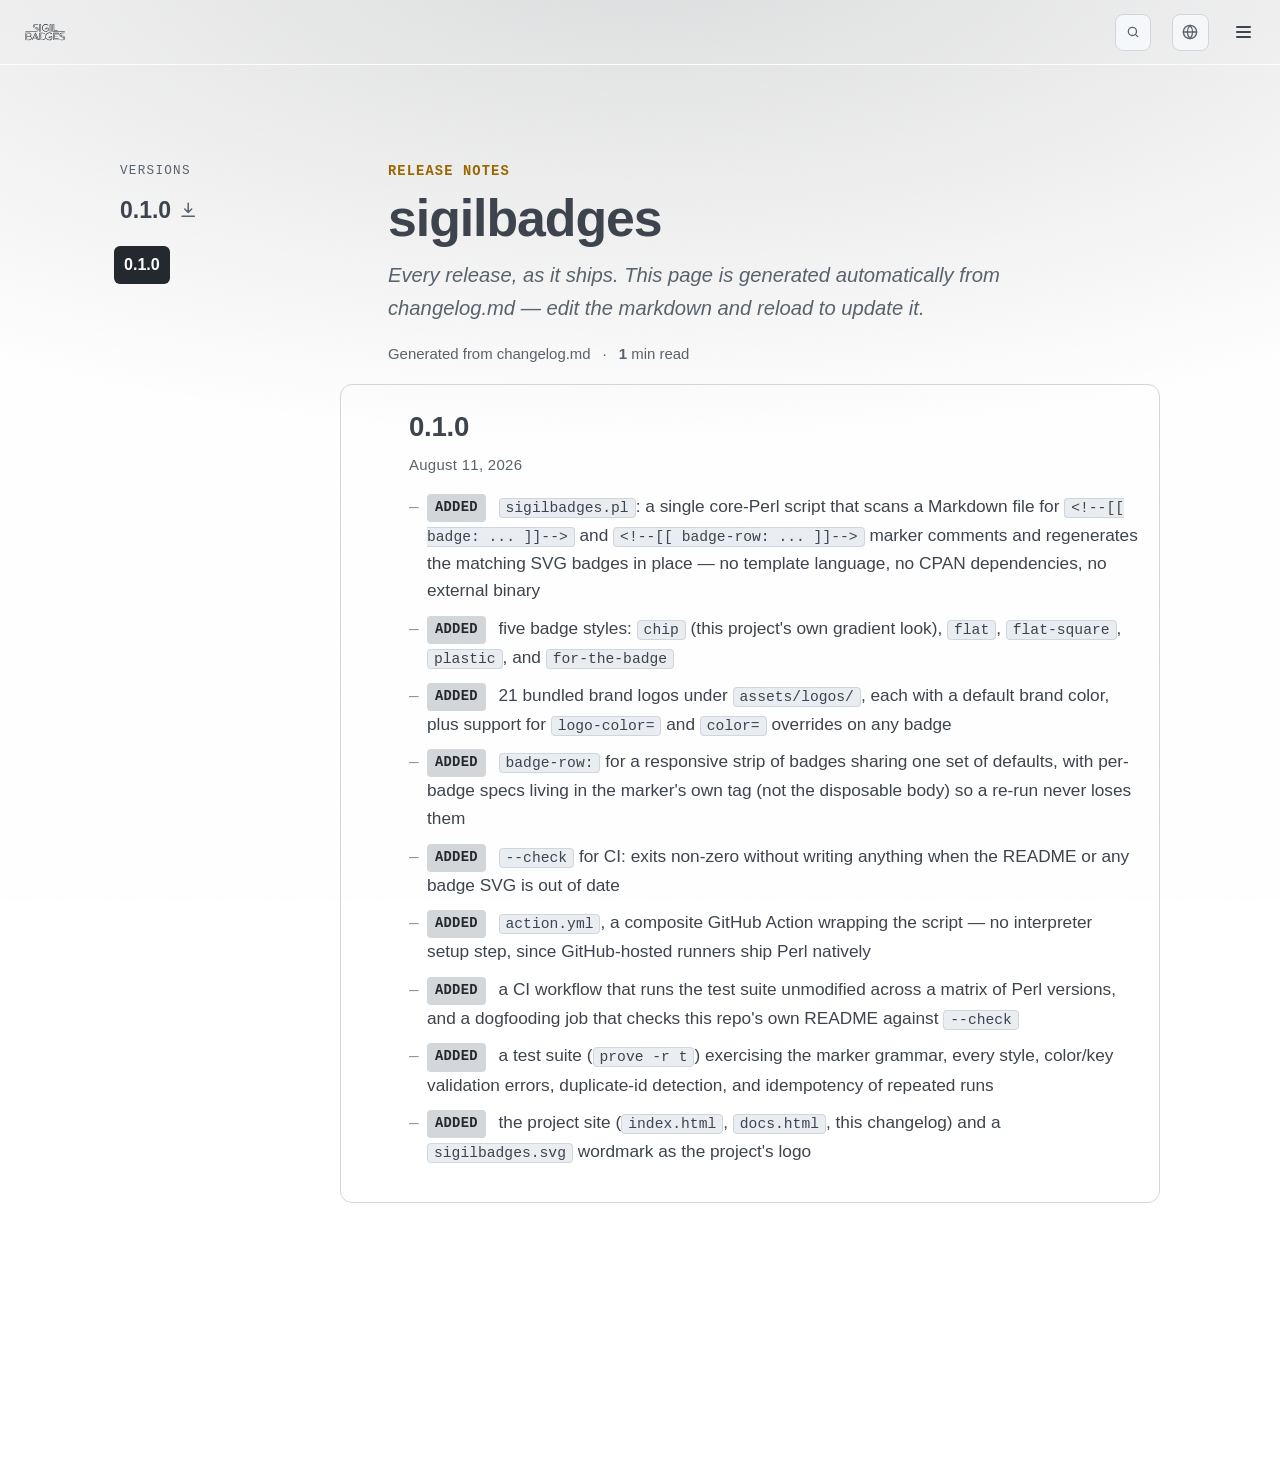
==== commit 7b002699: "v0.1 first release - updated site" ====
--- a/changelog.html
+++ b/changelog.html
@@ -4,6 +4,10 @@
 <script>
 document.documentElement.classList.add('js');
 setTimeout(function () { document.body && document.body.classList.add('loaded'); }, 1500);
+try {
+  var storedLocale = localStorage.getItem('sigilbadges-locale');
+  if (storedLocale && storedLocale !== 'en') document.documentElement.lang = storedLocale;
+} catch (e) {}
 </script>
 <meta charset="utf-8" />
 <meta name="viewport" content="width=device-width, initial-scale=1" />
@@ -17,10 +21,17 @@
 <meta name="twitter:card" content="summary" />
 <meta name="theme-color" content="#ffffff" media="(prefers-color-scheme: light)" />
 <meta name="theme-color" content="#0d1117" media="(prefers-color-scheme: dark)" />
-<link rel="icon" href="data:image/svg+xml,%3Csvg xmlns='http://www.w3.org/2000/svg' viewBox='0 0 100 100'%3E%3Ctext y='.9em' font-size='90'%3E%F0%9F%8F%85%3C/text%3E%3C/svg%3E" />
+<link rel="icon" type="image/svg+xml" href="assets/sigilbadges.svg" />
 <link rel="stylesheet" href="assets/site.css" />
 <link rel="stylesheet" href="assets/palettes.css" />
 <link rel="stylesheet" href="assets/changelog.css" />
+<link rel="stylesheet" href="assets/locale.css" />
+<!-- Cheap even if translate is never engaged — actual script load is lazy,
+     see assets/locale.js. -->
+<link rel="preconnect" crossorigin="anonymous" href="https://translate.google.com">
+<link rel="preconnect" crossorigin="anonymous" href="https://translate.googleapis.com">
+<link rel="dns-prefetch" href="https://translate.google.com">
+<link rel="dns-prefetch" href="https://translate.googleapis.com">
 </head>
 <body data-github-repo="lucianofedericopereira/sigilbadges">
 
@@ -36,6 +47,183 @@
   <symbol id="icon-chevron-up" viewBox="0 0 24 24">
     <path d="M5 15 12 8 19 15" />
   </symbol>
+  <symbol id="flag-bg" viewBox="0 0 640 480">
+<path fill="#fff" d="M0 0h640v160H0z"/>
+  <path fill="#00966e" d="M0 160h640v160H0z"/>
+  <path fill="#d62612" d="M0 320h640v160H0z"/>
+  </symbol>
+  <symbol id="flag-cn" viewBox="0 0 640 480">
+<defs>
+    <path id="cn-a" fill="#ff0" d="M-.6.8 0-1 .6.8-1-.3h2z"/>
+  </defs>
+  <path fill="#ee1c25" d="M0 0h640v480H0z"/>
+  <use href="#cn-a" width="30" height="20" transform="matrix(71.9991 0 0 72 120 120)"/>
+  <use href="#cn-a" width="30" height="20" transform="rotate(239.07 133.748 -44.074)scale(23.99992 23.99978)"/>
+  <use href="#cn-a" width="30" height="20" transform="rotate(-98.11 185.558 -77.035)scale(24 23.9997)"/>
+  <use href="#cn-a" width="30" height="20" transform="matrix(6.5991 -23.0749 23.0746 6.59919 288 168)"/>
+  <use href="#cn-a" width="30" height="20" transform="matrix(14.9991 -18.73557 18.73533 14.99929 240 216)"/>
+  </symbol>
+  <symbol id="flag-cz" viewBox="0 0 640 480">
+<path fill="#fff" d="M0 0h640v240H0z"/>
+  <path fill="#d7141a" d="M0 240h640v240H0z"/>
+  <path fill="#11457e" d="M360 240 0 0v480z"/>
+  </symbol>
+  <symbol id="flag-de" viewBox="0 0 640 480">
+<path fill="#fc0" d="M0 320h640v160H0z"/>
+  <path fill="#000001" d="M0 0h640v160H0z"/>
+  <path fill="red" d="M0 160h640v160H0z"/>
+  </symbol>
+  <symbol id="flag-dk" viewBox="0 0 640 480">
+<path fill="#c8102e" d="M0 0h640.1v480H0z"/>
+  <path fill="#fff" d="M205.7 0h68.6v480h-68.6z"/>
+  <path fill="#fff" d="M0 205.7h640.1v68.6H0z"/>
+  </symbol>
+  <symbol id="flag-ee" viewBox="0 0 640 480">
+<path fill="#1791ff" d="M0 0h640v160H0z"/>
+  <path fill="#000001" d="M0 160h640v160H0z"/>
+  <path fill="#fff" d="M0 320h640v160H0z"/>
+  </symbol>
+  <symbol id="flag-es" viewBox="0 0 640 480">
+<path fill="#aa151b" d="M0 0h640v480H0z"/>
+  <path fill="#f1bf00" d="M0 120h640v240H0z"/>
+  </symbol>
+  <symbol id="flag-fi" viewBox="0 0 640 480">
+<path fill="#fff" d="M0 0h640v480H0z"/>
+  <path fill="#002f6c" d="M0 174.5h640v131H0z"/>
+  <path fill="#002f6c" d="M175.5 0h130.9v480h-131z"/>
+  </symbol>
+  <symbol id="flag-fr" viewBox="0 0 640 480">
+<path fill="#fff" d="M0 0h640v480H0z"/>
+  <path fill="#000091" d="M0 0h213.3v480H0z"/>
+  <path fill="#e1000f" d="M426.7 0H640v480H426.7z"/>
+  </symbol>
+  <symbol id="flag-gr" viewBox="0 0 640 480">
+<path fill="#0d5eaf" fill-rule="evenodd" d="M0 0h640v53.3H0z"/>
+  <path fill="#fff" fill-rule="evenodd" d="M0 53.3h640v53.4H0z"/>
+  <path fill="#0d5eaf" fill-rule="evenodd" d="M0 106.7h640V160H0z"/>
+  <path fill="#fff" fill-rule="evenodd" d="M0 160h640v53.3H0z"/>
+  <path fill="#0d5eaf" d="M0 0h266.7v266.7H0z"/>
+  <path fill="#0d5eaf" fill-rule="evenodd" d="M0 213.3h640v53.4H0z"/>
+  <path fill="#fff" fill-rule="evenodd" d="M0 266.7h640V320H0z"/>
+  <path fill="#0d5eaf" fill-rule="evenodd" d="M0 320h640v53.3H0z"/>
+  <path fill="#fff" fill-rule="evenodd" d="M0 373.3h640v53.4H0z"/>
+  <g fill="#fff" fill-rule="evenodd" stroke-width="1.3">
+    <path d="M106.7 0H160v266.7h-53.3z"/>
+    <path d="M0 106.7h266.7V160H0z"/>
+  </g>
+  <path fill="#0d5eaf" d="M0 426.7h640V480H0z"/>
+  </symbol>
+  <symbol id="flag-hr" viewBox="0 0 640 480">
+<path fill="#171796" d="M0 0h640v480H0z"/>
+  <path fill="#fff" d="M0 0h640v320H0z"/>
+  <path fill="red" d="M0 0h640v160H0z"/>
+  </symbol>
+  <symbol id="flag-hu" viewBox="0 0 640 480">
+<g fill-rule="evenodd">
+    <path fill="#fff" d="M640 480H0V0h640z"/>
+    <path fill="#388d00" d="M640 480H0V320h640z"/>
+    <path fill="#d43516" d="M640 160.1H0V.1h640z"/>
+  </g>
+  </symbol>
+  <symbol id="flag-ie" viewBox="0 0 640 480">
+<g fill-rule="evenodd" stroke-width="1pt">
+    <path fill="#fff" d="M0 0h640v480H0z"/>
+    <path fill="#009a49" d="M0 0h213.3v480H0z"/>
+    <path fill="#ff7900" d="M426.7 0H640v480H426.7z"/>
+  </g>
+  </symbol>
+  <symbol id="flag-it" viewBox="0 0 640 480">
+<g fill-rule="evenodd" stroke-width="1pt">
+    <path fill="#fff" d="M0 0h640v480H0z"/>
+    <path fill="#009246" d="M0 0h213.3v480H0z"/>
+    <path fill="#ce2b37" d="M426.7 0H640v480H426.7z"/>
+  </g>
+  </symbol>
+  <symbol id="flag-lt" viewBox="0 0 640 480">
+<g fill-rule="evenodd" stroke-width="1pt" transform="scale(.64143 .96773)">
+    <rect width="1063" height="708.7" fill="#006a44" rx="0" ry="0" transform="scale(.93865 .69686)"/>
+    <rect width="1063" height="236.2" y="475.6" fill="#c1272d" rx="0" ry="0" transform="scale(.93865 .69686)"/>
+    <path fill="#fdb913" d="M0 0h997.8v164.6H0z"/>
+  </g>
+  </symbol>
+  <symbol id="flag-lv" viewBox="0 0 640 480">
+<g fill-rule="evenodd">
+    <path fill="#fff" d="M0 0h640v480H0z"/>
+    <path fill="#981e32" d="M0 0h640v192H0zm0 288h640v192H0z"/>
+  </g>
+  </symbol>
+  <symbol id="flag-mt" viewBox="0 0 640 480">
+<path fill="#fff" d="M0 0h320v480H0z"/>
+  <path fill="#cf142b" d="M320 0h320v480H320z"/>
+  </symbol>
+  <symbol id="flag-nl" viewBox="0 0 640 480">
+<path fill="#ae1c28" d="M0 0h640v160H0z"/>
+  <path fill="#fff" d="M0 160h640v160H0z"/>
+  <path fill="#21468b" d="M0 320h640v160H0z"/>
+  </symbol>
+  <symbol id="flag-pl" viewBox="0 0 640 480">
+<g fill-rule="evenodd">
+    <path fill="#fff" d="M640 480H0V0h640z"/>
+    <path fill="#dc143c" d="M640 480H0V240h640z"/>
+  </g>
+  </symbol>
+  <symbol id="flag-pt" viewBox="0 0 640 480">
+<path fill="red" d="M256 0h384v480H256z"/>
+  <path fill="#060" d="M0 0h256v480H0z"/>
+  </symbol>
+  <symbol id="flag-ro" viewBox="0 0 640 480">
+<g fill-rule="evenodd" stroke-width="1pt">
+    <path fill="#00319c" d="M0 0h213.3v480H0z"/>
+    <path fill="#ffde00" d="M213.3 0h213.4v480H213.3z"/>
+    <path fill="#de2110" d="M426.7 0H640v480H426.7z"/>
+  </g>
+  </symbol>
+  <symbol id="flag-se" viewBox="0 0 640 480">
+<path fill="#005293" d="M0 0h640v480H0z"/>
+  <path fill="#fecb00" d="M176 0v192H0v96h176v192h96V288h368v-96H272V0z"/>
+  </symbol>
+  <symbol id="flag-si" viewBox="0 0 640 480">
+<defs>
+    <clipPath id="si-a">
+      <path fill-opacity=".7" d="M-15 0h682.6v512H-15.1z"/>
+    </clipPath>
+  </defs>
+  <g fill-rule="evenodd" stroke-width="1pt" clip-path="url(#si-a)" transform="translate(14.1)scale(.9375)">
+    <path fill="#fff" d="M-62 0H962v512H-62z"/>
+    <path fill="#d50000" d="M-62 341.3H962V512H-62z"/>
+    <path fill="#0000bf" d="M-62 170.7H962v170.6H-62z"/>
+    <path fill="#d50000" d="M228.4 93c-4 61.6-6.4 95.4-15.7 111-10.2 16.8-20 29.1-59.7 44-39.6-14.9-49.4-27.2-59.6-44-9.4-15.6-11.7-49.4-15.7-111l5.8-2c11.8-3.6 20.6-6.5 27.1-7.8 9.3-2 17.3-4.2 42.3-4.7 25 .4 33 2.8 42.3 4.8q9.7 2.1 27.3 7.7z"/>
+    <path fill="#0000bf" d="M222.6 91c-3.8 61.5-7 89.7-12 103.2-9.6 23.2-24.8 35.9-57.6 48-32.8-12.1-48-24.8-57.7-48-5-13.6-8-41.7-11.8-103.3q17.4-5.6 27.1-7.7c9.3-2 17.3-4.3 42.3-4.7 25 .4 33 2.7 42.3 4.7a284 284 0 0 1 27.4 7.7z"/>
+    <path fill="#ffdf00" d="m153 109.8 1.5 3.7 7 1-4.5 2.7 4.3 2.9-6.3 1-2 3.4-2-3.5-6-.8 4-3-4.2-2.7 6.7-1z"/>
+    <path fill="#fff" d="m208.3 179.6-3.9-3-2.7-4.6-5.4-4.7-2.9-4.7-5.4-4.9-2.6-4.7-3-2.3-1.8-1.9-5 4.3-2.6 4.7-3.3 3-3.7-2.9-2.7-4.8-10.3-18.3-10.3 18.3-2.7 4.8-3.7 2.9-3.3-3-2.7-4.7-4.9-4.3-1.9 1.8-2.9 2.4-2.6 4.7-5.4 4.9-2.9 4.7-5.4 4.7-2.7 4.6-3.9 3a66 66 0 0 0 18.6 36.3 107 107 0 0 0 36.6 20.5 104 104 0 0 0 36.8-20.5c5.8-6 16.6-19.3 18.6-36.3"/>
+    <path fill="#ffdf00" d="m169.4 83.9 1.6 3.7 7 1-4.6 2.7 4.4 2.9-6.3 1-2 3.4-2-3.5-6-.8 4-3-4.2-2.7 6.6-1zm-33 0 1.6 3.7 7 .9-4.5 2.7 4.3 2.9-6.3 1-2 3.4-2-3.4-6-.9 4-3-4.2-2.7 6.7-1z"/>
+    <path fill="#0000bf" d="M199.7 203h-7.4l-7-.5-8.3-4h-9.4l-8.1 4-6.5.6-6.4-.6-8.1-4H129l-8.4 4-6.9.6-7.6-.1-3.6-6.2.1-.2 11.2 1.9 6.9-.5 8.3-4.1h9.4l8.2 4 6.4.6 6.5-.6 8.1-4h9.4l8.4 4 6.9.6 10.8-2 .2.4zm-86.4 9.5 7.4-.5 8.3-4h9.4l8.2 4 6.4.5 6.4-.5 8.2-4h9.4l8.3 4 7.5.5 4.8-6h-.1l-5.2 1.4-6.9-.5-8.3-4h-9.4l-8.2 4-6.4.6-6.5-.6-8.1-4H129l-8.4 4-6.9.6-5-1.3v.2l4.5 5.6z"/>
+  </g>
+  </symbol>
+  <symbol id="flag-sk" viewBox="0 0 640 480">
+<path fill="#ee1c25" d="M0 0h640v480H0z"/>
+  <path fill="#0b4ea2" d="M0 0h640v320H0z"/>
+  <path fill="#fff" d="M0 0h640v160H0z"/>
+  <path fill="#fff" d="M233 370.8c-43-20.7-104.6-61.9-104.6-143.2 0-81.4 4-118.4 4-118.4h201.3s3.9 37 3.9 118.4S276 350 233 370.8"/>
+  <path fill="#ee1c25" d="M233 360c-39.5-19-96-56.8-96-131.4s3.6-108.6 3.6-108.6h184.8s3.5 34 3.5 108.6C329 303.3 272.5 341 233 360"/>
+  <path fill="#fff" d="M241.4 209c10.7.2 31.6.6 50.1-5.6 0 0-.4 6.7-.4 14.4s.5 14.4.5 14.4c-17-5.7-38.1-5.8-50.2-5.7v41.2h-16.8v-41.2c-12-.1-33.1 0-50.1 5.7 0 0 .5-6.7.5-14.4s-.5-14.4-.5-14.4c18.5 6.2 39.4 5.8 50 5.6v-25.9c-9.7 0-23.7.4-39.6 5.7 0 0 .5-6.6.5-14.4 0-7.7-.5-14.4-.5-14.4 15.9 5.3 29.9 5.8 39.6 5.7-.5-16.4-5.3-37-5.3-37s9.9.7 13.8.7 13.8-.7 13.8-.7-4.8 20.6-5.3 37c9.7.1 23.7-.4 39.6-5.7 0 0-.5 6.7-.5 14.4s.5 14.4.5 14.4a119 119 0 0 0-39.7-5.7v26z"/>
+  <path fill="#0b4ea2" d="M233 263.3c-19.9 0-30.5 27.5-30.5 27.5s-6-13-22.2-13c-11 0-19 9.7-24.2 18.8 20 31.7 51.9 51.3 76.9 63.4 25-12 57-31.7 76.9-63.4-5.2-9-13.2-18.8-24.2-18.8-16.2 0-22.2 13-22.2 13S253 263.3 233 263.3"/>
+  </symbol>
+  <symbol id="flag-us" viewBox="0 0 640 480">
+<path fill="#bd3d44" d="M0 0h640v480H0"/>
+  <path stroke="#fff" stroke-width="37" d="M0 55.3h640M0 129h640M0 203h640M0 277h640M0 351h640M0 425h640"/>
+  <path fill="#192f5d" d="M0 0h364.8v258.5H0"/>
+  <marker id="us-a" markerHeight="30" markerWidth="30">
+    <path fill="#fff" d="m14 0 9 27L0 10h28L5 27z"/>
+  </marker>
+  <path fill="none" marker-mid="url(#us-a)" d="m0 0 16 11h61 61 61 61 60L47 37h61 61 60 61L16 63h61 61 61 61 60L47 89h61 61 60 61L16 115h61 61 61 61 60L47 141h61 61 60 61L16 166h61 61 61 61 60L47 192h61 61 60 61L16 218h61 61 61 61 60z"/>
+  </symbol>
+  <symbol id="icon-globe" viewBox="0 0 24 24">
+    <circle cx="12" cy="12" r="10"/>
+    <path d="M2 12h20"/>
+    <path d="M12 2a15.3 15.3 0 0 1 4 10 15.3 15.3 0 0 1-4 10 15.3 15.3 0 0 1-4-10 15.3 15.3 0 0 1 4-10z"/>
+  </symbol>
+
 </svg>
 
 <div class="print-only" id="print-meta" aria-hidden="true">
@@ -50,7 +238,7 @@
 
 <nav class="nav" aria-label="Primary">
   <div class="wrap">
-    <a class="brand" href="index.html"><img class="brand-logo" src="assets/sigilbadges.svg" alt="sigilbadges" /></a>
+    <a class="brand notranslate" href="index.html"><img class="brand-logo" src="assets/sigilbadges.svg" alt="sigilbadges" /></a>
     <div class="links" id="nav-links">
       <a class="link" href="docs.html#grammar">Grammar</a>
       <a class="link" href="docs.html#styles">Styles</a>
@@ -58,9 +246,9 @@
       <a class="link" href="docs.html#action">GitHub Action</a>
       <a class="link" href="docs.html#ci">CI</a>
       <div class="links-external">
-        <a class="link link--external" href="index.html">Home<svg class="link-external-icon" aria-hidden="true"><use href="#icon-external"/></svg></a>
-        <a class="link link--external" href="docs.html">Docs<svg class="link-external-icon" aria-hidden="true"><use href="#icon-external"/></svg></a>
-        <a class="link link--external" href="https://github.com/lucianofedericopereira/sigilbadges" target="_blank" rel="noopener">GitHub<svg class="link-external-icon" aria-hidden="true"><use href="#icon-external"/></svg></a>
+        <a class="link link--external i18n" href="index.html"><span data-i18n-default>Home</span><span data-locale="es" class="notranslate">Inicio</span><span data-locale="it" class="notranslate">Home</span><svg class="link-external-icon" aria-hidden="true"><use href="#icon-external"/></svg></a>
+        <a class="link link--external i18n" href="docs.html"><span data-i18n-default>Docs</span><span data-locale="es" class="notranslate">Documentación</span><span data-locale="it" class="notranslate">Documentazione</span><svg class="link-external-icon" aria-hidden="true"><use href="#icon-external"/></svg></a>
+        <a class="link link--external notranslate" href="https://github.com/lucianofedericopereira/sigilbadges" target="_blank" rel="noopener">GitHub<svg class="link-external-icon" aria-hidden="true"><use href="#icon-external"/></svg></a>
       </div>
     </div>
     <div class="spacer"></div>
@@ -69,6 +257,16 @@
       <span class="search-trigger-label">Search</span>
       <kbd class="search-kbd">S</kbd>
     </button>
+    <div class="locale-switcher notranslate" id="locale-switcher">
+      <button type="button" class="locale-trigger" id="locale-trigger"
+              aria-haspopup="true" aria-expanded="false" aria-controls="locale-menu"
+              aria-label="Choose language">
+        <svg class="locale-trigger-icon" aria-hidden="true"><use href="#icon-globe"/></svg>
+      </button>
+      <ul class="locale-menu" id="locale-menu" role="menu" aria-hidden="true" aria-label="Choose language"></ul>
+      <span class="locale-announce" id="locale-announce" role="status" aria-live="polite"></span>
+    </div>
+    <div id="translate" class="notranslate" hidden></div>
     <button type="button" class="nav-toggle" id="nav-toggle" aria-expanded="false" aria-controls="nav-links" aria-label="Toggle menu">
       <span class="nav-toggle-bar"></span>
       <span class="nav-toggle-bar"></span>
@@ -119,12 +317,11 @@
 <footer class="reveal-footer">
   <div class="wrap">
     <p>
-      <a href="https://github.com/lucianofedericopereira/sigilbadges">GitHub</a><span class="no-print"> ·</span>
-      <a href="index.html">Home</a><span class="no-print"> ·</span>
-      <a href="docs.html">Docs</a><span class="no-print"> ·</span>
-      <a href="changelog.html">Changelog</a>
+      <a class="notranslate" href="https://github.com/lucianofedericopereira/sigilbadges">GitHub</a><span class="no-print"> ·</span>
+      <a class="i18n" href="index.html"><span data-i18n-default>Home</span><span data-locale="es" class="notranslate">Inicio</span><span data-locale="it" class="notranslate">Home</span></a><span class="no-print"> ·</span>
+      <a class="i18n" href="docs.html"><span data-i18n-default>Docs</span><span data-locale="es" class="notranslate">Documentación</span><span data-locale="it" class="notranslate">Documentazione</span></a>
     </p>
-    <p class="muted"><span class="no-print"><img class="brand-logo brand-logo--sm" src="assets/sigilbadges.svg" alt="" aria-hidden="true" /> sigilbadges · by </span><a href="https://github.com/lucianofedericopereira">Luciano Federico Pereira</a></p>
+    <p class="muted"><span class="no-print notranslate"><img class="brand-logo brand-logo--sm" src="assets/sigilbadges.svg" alt="" aria-hidden="true" /> sigilbadges · by </span><a class="notranslate" href="https://github.com/lucianofedericopereira">Luciano Federico Pereira</a></p>
   </div>
 </footer>
 
@@ -133,6 +330,7 @@
 </button>
 
 <script src="assets/site.js"></script>
+<script src="assets/locale.js"></script>
 <script type="module" src="assets/changelog.js"></script>
 </body>
 </html>
--- a/assets/locale.css
+++ b/assets/locale.css
@@ -0,0 +1,156 @@
+/* locale.css — index.html + changelog.html both. Loaded after palettes.css
+   in both <head>s. Own file rather than folded into site.css: this is one
+   large, self-contained concern (content-switching mechanism, a menu
+   component, Google Translate chrome), the same reasoning changelog.css's
+   own header already gives for its own split. site.css/site.js are left
+   completely untouched by this feature.
+
+   Two independent mechanisms, layered:
+   1. Static content — [data-locale] spans, shown/hidden per language.
+   2. Google Translate — fills every gap: a whole language with no
+      hand-authored content at all, or a single string missing inside an
+      otherwise-translated language. Never touches anything .notranslate. */
+
+/* ---------- Locale content ---------- */
+/* Ported from fui (/home/lucho/Downloads/html/fui/src/styles/core.css:
+   2143-2182) — :lang() rather than the [lang="es"] attribute selector,
+   since :lang() matches INHERITED and REGIONAL language tags (es-AR,
+   en-GB) where a plain attribute selector would silently match nothing;
+   :where() keeps specificity at zero so this never has to out-fight a
+   component-level override; display:revert (not block) so this works on
+   a <span>, <li>, <td> alike.
+
+   Extended beyond fui's version: fui assumes every string is authored in
+   every listed language. This project's rule additionally needs a single
+   missing translation, inside an otherwise-translated language, to fall
+   through to Google Translate — so the original English stays as a real,
+   visible, non-.notranslate node ([data-i18n-default], deliberately NOT
+   [data-locale]) whenever no override exists for the current language,
+   and only steps aside via :has() when a real override is actually
+   there to replace it. */
+[data-locale] { display: none; }
+
+:where(:lang(es)) [data-locale='es'],
+:where(:lang(it)) [data-locale='it'] { display: revert; }
+
+.i18n:where(:lang(es)):has(> [data-locale='es']) > [data-i18n-default],
+.i18n:where(:lang(it)):has(> [data-locale='it']) > [data-i18n-default] {
+  display: none;
+}
+
+/* Hard rule for whoever authors an override span: it must never carry its
+   own lang attribute. :lang() matches INHERITED language — a span with
+   lang="es" on itself would match :lang(es) unconditionally regardless of
+   what html[lang] actually is, breaking the reveal-only-when-selected
+   mechanism above. data-locale + notranslate only, nothing else. */
+
+/* ---------- Locale switcher ---------- */
+.locale-switcher { position: relative; flex: none; }
+
+.locale-trigger {
+  display: inline-flex; align-items: center; justify-content: center;
+  width: 2rem; height: 2rem; padding: 0;
+  border: 1px solid var(--border); border-radius: 8px;
+  background: var(--bg-subtle); color: var(--muted); cursor: pointer;
+  transition: color var(--duration-micro) var(--ease-out-expo),
+              border-color var(--duration-micro) var(--ease-out-expo),
+              background-color var(--duration-micro) var(--ease-out-expo);
+}
+.locale-trigger:hover { color: var(--accent); border-color: var(--accent); background: var(--bg); }
+.locale-trigger:focus-visible { outline: 2px solid var(--accent); outline-offset: 2px; }
+.locale-trigger-icon {
+  width: 16px; height: 16px;
+  fill: none; stroke: currentColor; stroke-width: 2; stroke-linecap: round; stroke-linejoin: round;
+}
+
+/* Anchored popover (same model as the mobile hamburger panel, site.css
+   .nav .links) rather than the centered search <dialog> — this is a small
+   toolbar menu, not a page-level modal. */
+.locale-menu {
+  position: absolute; top: calc(100% + 8px); right: 0; z-index: 60;
+  list-style: none; margin: 0; padding: var(--space-8);
+  display: grid; grid-template-columns: repeat(5, 1fr); gap: var(--space-4);
+  width: max-content; max-width: 232px;
+  border: 1px solid var(--border); border-radius: var(--radius);
+  background: var(--bg); box-shadow: var(--shadow);
+  opacity: 0; transform: translateY(-4px) scale(.98); pointer-events: none;
+  transition: opacity var(--duration-micro) var(--ease-out-expo),
+              transform var(--duration-micro) var(--ease-out-expo);
+}
+.locale-menu[aria-hidden="false"] { opacity: 1; transform: none; pointer-events: auto; }
+
+.locale-option {
+  display: flex; align-items: center; justify-content: center;
+  border: 1px solid transparent; border-radius: 6px; padding: 5px;
+  background: none; cursor: pointer;
+  transition: background-color var(--duration-micro) var(--ease-out-expo),
+              border-color var(--duration-micro) var(--ease-out-expo);
+}
+.locale-option:hover { background: var(--bg-subtle); }
+/* Same accent treatment for both: the selected language (aria-checked)
+   AND wherever keyboard focus currently is (:focus-visible, moving as
+   you arrow through the grid) both get the green border + tint. They're
+   usually the same element right after opening (focus starts on the
+   checked option) and simply overlap with no visual conflict when they
+   diverge as you arrow away from it. */
+.locale-option[aria-checked="true"],
+.locale-option:focus-visible {
+  border-color: var(--accent);
+  background: color-mix(in srgb, var(--accent) 18%, transparent);
+  outline: none;
+}
+
+/* Flags are multi-color art baked into the SVG itself, unlike every other
+   icon in the sprite (.search-trigger-icon, .locale-trigger-icon, etc.
+   are single-stroke currentColor shapes) — do not force
+   fill:none/stroke:currentColor here, that would blank them out. */
+.locale-flag {
+  width: 22px; height: 15.5px; display: block; border-radius: 2px;
+  box-shadow: inset 0 0 0 1px rgba(0, 0, 0, .15);
+}
+
+/* Announces the switch to screen readers without a visible element —
+   same pattern as a live region, not tied to any existing site.css class. */
+.locale-announce {
+  position: absolute; width: 1px; height: 1px; padding: 0; margin: -1px;
+  overflow: hidden; clip: rect(0, 0, 0, 0); white-space: nowrap; border: 0;
+}
+
+@media (max-width: 900px) {
+  .locale-menu { right: auto; left: 50%; transform: translate(-50%, -4px) scale(.98); }
+  .locale-menu[aria-hidden="false"] { transform: translateX(-50%); }
+}
+
+@media print {
+  .locale-switcher { display: none !important; }
+}
+
+/* ---------- Google Translate ---------- */
+/* Loading/driving logic lives in locale.js; this is only the static
+   resource hints (cheap even if translate is never engaged) and the
+   chrome-hiding rules, ported near-verbatim from future-features.md:
+   23-104 (codecraft's real, working integration). */
+#translate { display: none; }
+
+[class^="VI"],
+#google_translate_element,
+.skiptranslate,
+.goog-te-banner-frame.skiptranslate,
+.goog-tooltip,
+.goog-tooltip:hover {
+  display: none !important;
+}
+.goog-text-highlight {
+  background-color: transparent !important;
+  border: none !important;
+  box-shadow: none !important;
+}
+.google-src-text {
+  background-color: transparent !important;
+  text-decoration: none !important;
+  z-index: 1;
+}
+/* Google's own translate bar pushes body down with an inline top offset
+   on <html> — our custom menu replaces that bar entirely, so undo it. */
+html.translated-ltr, html.translated-rtl { top: 0 !important; }
+body { top: 0 !important; }
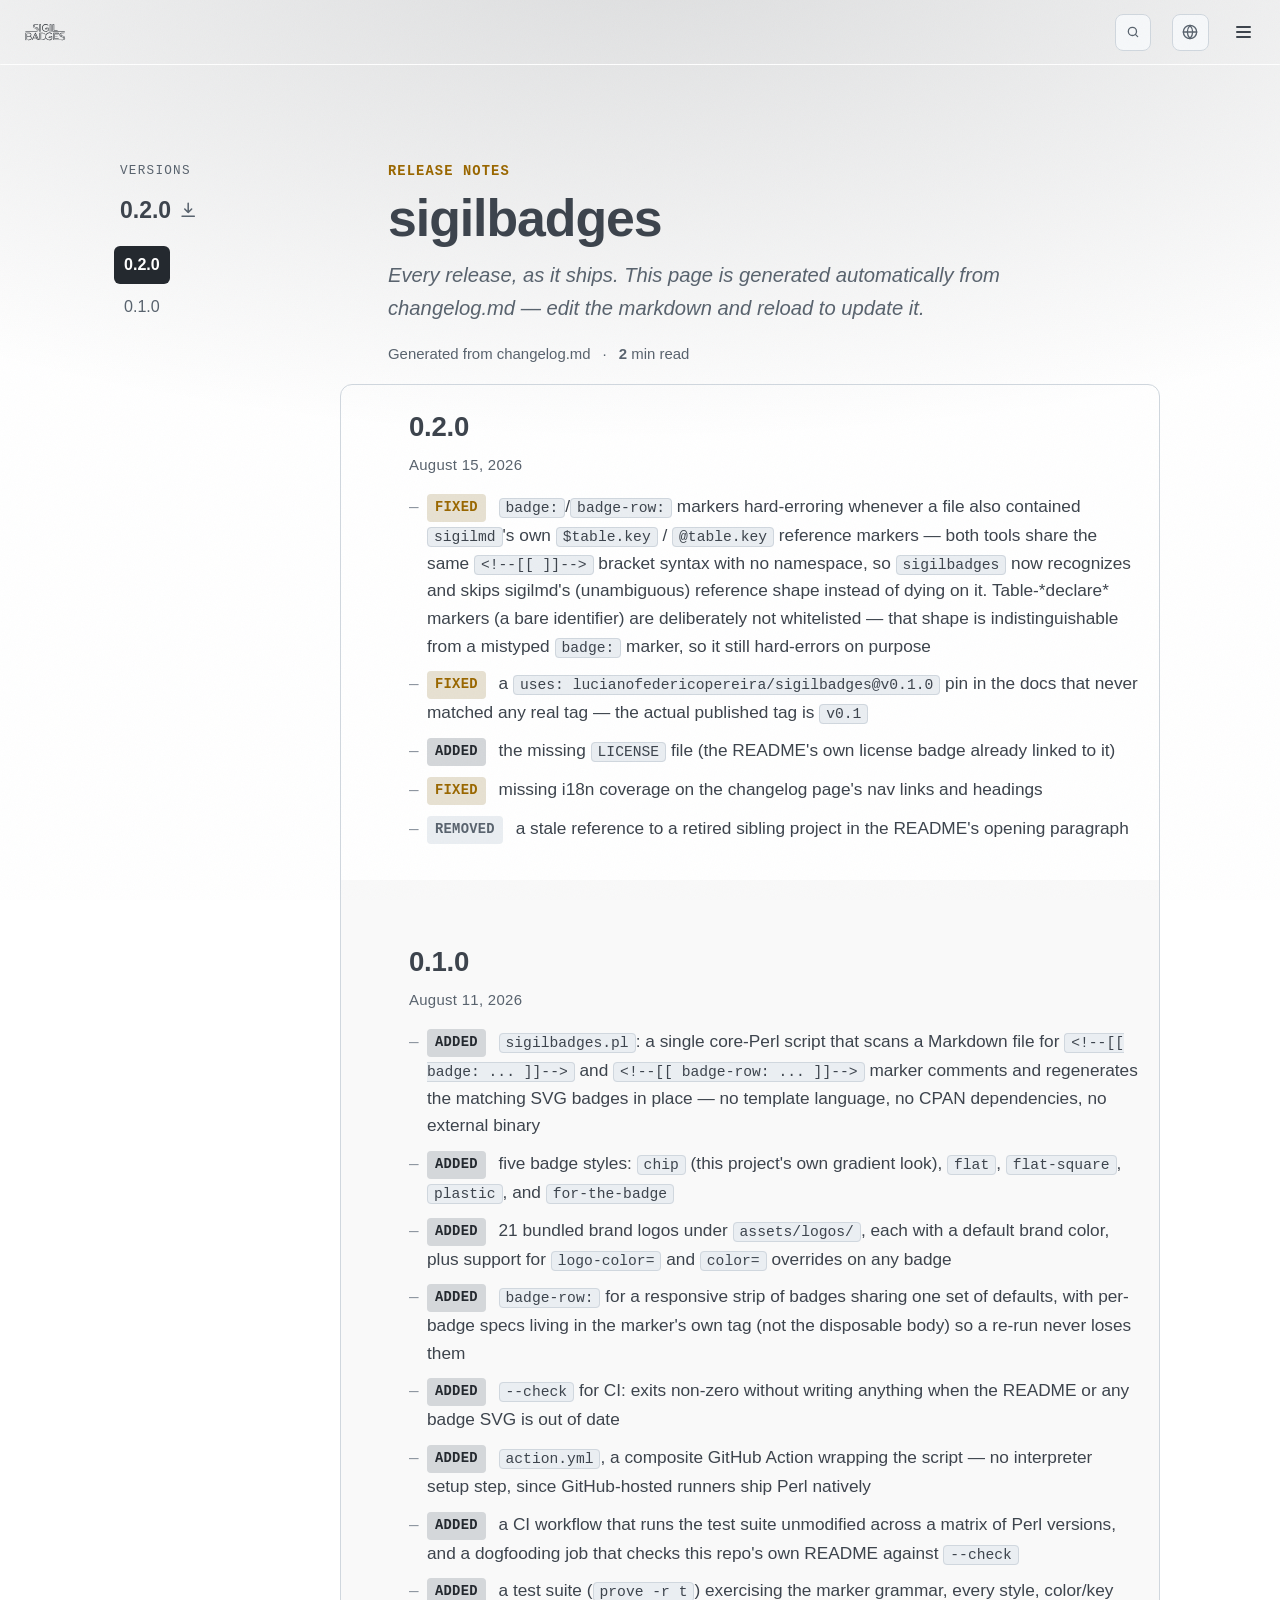
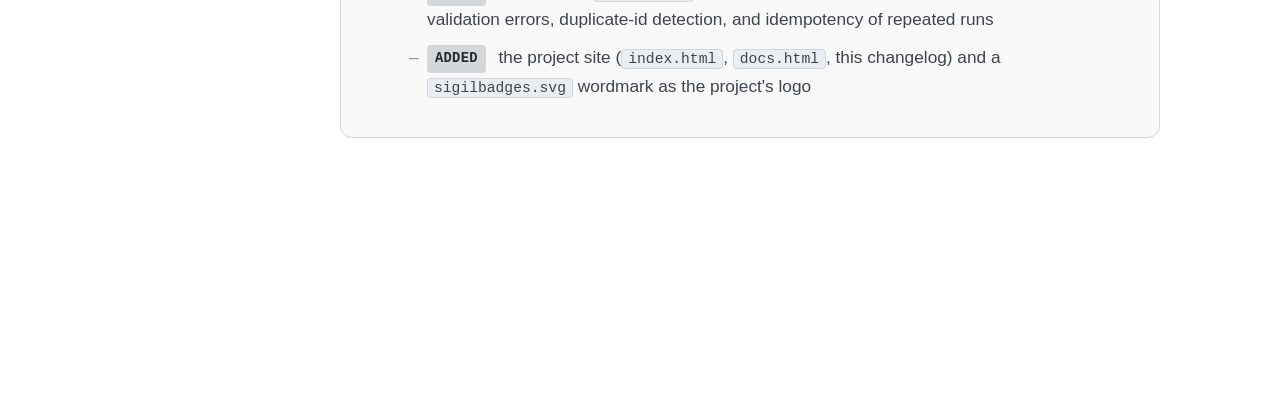
==== commit 6ec4b1b1: "v0.2" ====
--- a/changelog.html
+++ b/changelog.html
@@ -240,11 +240,11 @@
   <div class="wrap">
     <a class="brand notranslate" href="index.html"><img class="brand-logo" src="assets/sigilbadges.svg" alt="sigilbadges" /></a>
     <div class="links" id="nav-links">
-      <a class="link" href="docs.html#grammar">Grammar</a>
-      <a class="link" href="docs.html#styles">Styles</a>
-      <a class="link" href="docs.html#keys">Keys</a>
-      <a class="link" href="docs.html#action">GitHub Action</a>
-      <a class="link" href="docs.html#ci">CI</a>
+      <a class="link i18n" href="docs.html#grammar"><span data-i18n-default>Grammar</span><span data-locale="es" class="notranslate">Gramática</span><span data-locale="it" class="notranslate">Grammatica</span></a>
+      <a class="link i18n" href="docs.html#styles"><span data-i18n-default>Styles</span><span data-locale="es" class="notranslate">Estilos</span><span data-locale="it" class="notranslate">Stili</span></a>
+      <a class="link i18n" href="docs.html#keys"><span data-i18n-default>Keys</span><span data-locale="es" class="notranslate">Claves</span><span data-locale="it" class="notranslate">Chiavi</span></a>
+      <a class="link i18n" href="docs.html#action"><span data-i18n-default>GitHub Action</span><span data-locale="es" class="notranslate">GitHub Action</span><span data-locale="it" class="notranslate">GitHub Action</span></a>
+      <a class="link i18n" href="docs.html#ci"><span data-i18n-default>CI</span><span data-locale="es" class="notranslate">CI</span><span data-locale="it" class="notranslate">CI</span></a>
       <div class="links-external">
         <a class="link link--external i18n" href="index.html"><span data-i18n-default>Home</span><span data-locale="es" class="notranslate">Inicio</span><span data-locale="it" class="notranslate">Home</span><svg class="link-external-icon" aria-hidden="true"><use href="#icon-external"/></svg></a>
         <a class="link link--external i18n" href="docs.html"><span data-i18n-default>Docs</span><span data-locale="es" class="notranslate">Documentación</span><span data-locale="it" class="notranslate">Documentazione</span><svg class="link-external-icon" aria-hidden="true"><use href="#icon-external"/></svg></a>
@@ -287,11 +287,11 @@
 
 <div class="changelog-layout">
   <article class="article">
-    <p class="changelog-eyebrow">Release Notes</p>
+    <p class="changelog-eyebrow i18n"><span data-i18n-default>Release Notes</span><span data-locale="es" class="notranslate">Notas de la versión</span><span data-locale="it" class="notranslate">Note di rilascio</span></p>
     <h1 class="title" id="pageTitle">Changelog</h1>
     <p class="dek" id="dek"></p>
     <p class="changelog-byline">
-      <span>Generated from changelog.md</span>
+      <span class="i18n"><span data-i18n-default>Generated from changelog.md</span><span data-locale="es" class="notranslate">Generado desde changelog.md</span><span data-locale="it" class="notranslate">Generato da changelog.md</span></span>
       <span class="dot"></span>
       <span id="totalRead">&ndash; min read</span>
     </p>
@@ -302,7 +302,7 @@
   </article>
 
   <aside>
-    <p class="changelog-toc-label">Versions</p>
+    <p class="changelog-toc-label i18n"><span data-i18n-default>Versions</span><span data-locale="es" class="notranslate">Versiones</span><span data-locale="it" class="notranslate">Versioni</span></p>
     <div class="changelog-toc-meta">
       <a class="changelog-current-version" id="currentVersion" target="_blank" rel="noopener"></a>
     </div>
--- a/assets/site.css
+++ b/assets/site.css
@@ -1,19 +1,6 @@
-/* Forest palette — warm cream + forest green + orange (page only). */
+/* Graphite palette — hex only, no oklch companion line (this file's own
+   color-mix() calls all run `in srgb`). */
   :root {
-    /* Every color declared twice: hex, then OKLCH, same property name.
-       A browser that doesn't understand oklch() treats it as an invalid
-       declaration and keeps the hex line before it — CSS cascade rule, not
-       a hack, so this needs no @supports query. One that does understand it
-       uses the OKLCH line, which is perceptually uniform (this matters once
-       --band/--shadow start color-mix()ing these — a mix in oklch keeps
-       equal-looking steps equal, the way a mix in raw srgb hex does not).
-       Values computed from the hex above via the actual sRGB->OKLab->OKLCH
-       matrices (Björn Ottosson's / CSS Color 4's), not eyeballed. */
-    /* Graphite palette — hex only (no oklch companion line): every
-       color-mix() in this file below already runs `in srgb`, so an oklch
-       fallback line would sit unused rather than actually change how
-       --band/tag colors blend — see palette comment in the header above
-       for the original two-line convention this departs from. */
     --bg: #ffffff;
     --bg-subtle: #f6f8fa;
     --bg-inset: #eaeef2;
@@ -29,19 +16,12 @@
     --shadow: 0 1px 3px rgba(31, 35, 40, 0.12), 0 8px 24px rgba(31, 35, 40, 0.08);
 
     /* ---------- Spacing ----------
-       treegen2's own audit (future-features.md): padding/margin/gap was
-       100% raw px literals, 24 distinct values, zero shared tokens — the
-       one token family duration/easing already got and spacing hadn't.
-       Named for the exact px value they hold, since this file's spacing
-       isn't on a clean power-of-2 grid (10px/14px/18px/22px are real,
-       repeated, deliberate values here, not typos for 8/16/20/24) — a
-       token that renamed them to the nearest Tailwind-style step would
-       quietly shift dozens of hand-tuned layouts by a px or two. Only the
-       values that actually repeat across unrelated components are tokens;
-       one-off numbers (and anything a nearby comment already documents as
-       derived FROM another specific value, e.g. the hamburger bar's
-       translateY) are left as literals on purpose — turning those into a
-       generic token would sever the documented relationship. */
+       Named for their own px value, not a Tailwind-style nearest-step —
+       10px/14px/18px/22px etc. are real, repeated, deliberate values here,
+       and renaming to the nearest power-of-2 would quietly shift hand-tuned
+       layouts. Only values that repeat across components are tokenized;
+       one-offs (and anything derived FROM another specific value, e.g. the
+       hamburger bar's translateY) stay literal on purpose. */
     --space-2: 2px;
     --space-4: 4px;
     --space-6: 6px;
@@ -53,13 +33,9 @@
     --space-18: 18px;
     --space-20: 20px;
     --space-22: 22px;
-    /* Two fluid tokens, luxury-style, reserved for the couple of large
-       values where cross-device scaling is actually visible — section and
-       hero vertical rhythm. Same two-point-anchored clamp() already used
-       for h1/.tagline/h2 below (400px small-phone -> 1280px desktop), and
-       floor-pinned at exactly today's flat value, so this can only ever
-       add extra breathing room on a bigger screen, never shrink anything
-       that fit before. */
+    /* Fluid clamp(), reserved for the two values where cross-device scaling
+       is actually visible (section/hero rhythm) — floor-pinned at today's
+       flat value, so this only ever adds room on a bigger screen. */
     --space-fluid-section: clamp(56px, 48.7px + 1.82vw, 72px); /* was flat 56px */
     --space-fluid-hero-top: clamp(76px, 66.9px + 2.27vw, 96px); /* was flat 76px */
     /* Sharp deceleration ("snap to rest") instead of plain ease/ease-in-out
@@ -69,19 +45,13 @@
        .nav .brand .logo) on their own cubic-bezier(.34,1.56,.64,1), a
        different, distinctly playful curve this isn't meant to replace. */
     --ease-out-expo: cubic-bezier(0.16, 1, 0.3, 1);
-    /* Symmetric in+out (luxury's --ease-image value — their "smooth hover
-       both ways" curve) instead of the plain ease-in-out keyword — for
-       cases like the hero fade-in where --ease-out-expo's front-loaded
-       deceleration is wrong (it visually "finishes" within a fraction of
-       a long duration, since nearly all the perceptible change happens
-       right at the start). This spreads it evenly across the whole
-       declared duration instead. */
+    /* Symmetric in+out — for cases like the hero fade-in where
+       --ease-out-expo's front-loaded deceleration is wrong (it visually
+       "finishes" early since nearly all the change happens at the start).
+       This spreads it evenly across the whole duration instead. */
     --ease-in-out: cubic-bezier(0.4, 0, 0.2, 1);
-    /* Named duration scale (harvested from luxury's --duration-* tokens,
-       resized to this file's actual spread of values) instead of raw
-       numbers scattered through every transition/animation declaration —
-       every value below is unchanged from what was already tuned in,
-       this only names them. */
+    /* Named duration scale instead of raw numbers scattered through every
+       transition/animation declaration. */
     --duration-instant: .1s;
     --duration-micro: .15s;
     --duration-fast: .2s;
@@ -246,22 +216,11 @@
      bleeds its padded ring-box past this scroll container's own left/right
      edge — with overflow-x:auto you can't scroll into that negative space,
      so it just gets clipped. This padding gives both edges room to absorb it. */
-  /* border here (transparent, box-sizing:border-box so it costs no layout
-     space) exists purely so .nav.is-compact .links below has a defined
-     "transparent" border-color to transition FROM. Without it, the very
-     first time JS adds .is-compact (synchronously, on load, before any
-     user interaction) border-width/style snap to 1px solid instantly
-     (they're outside the transition list) while border-color eases from
-     its previous, undefined value — which resolves to currentcolor, a
-     real visible color — down to transparent over --duration-fast. That
-     briefly-visible line under the nav, fading in then out on first
-     paint, was the reported "black line on the burger menu top on load"
-     with nl (or any Google-Translate-only language) as the stored
-     locale: is-compact triggers synchronously before the page has even
-     finished loading, right into this transition gap. Confirmed live via
-     computed styles (real border-bottom-color at 0.3s, transparent by
-     1s). Same color at rest in both states now, so toggling .is-compact
-     never has a border-color change to animate in the first place. */
+  /* Transparent border reserved here so .nav.is-compact .links below has a
+     defined color to transition FROM — without it, border-color's initial
+     value resolves to currentcolor (a real, visible color) and eases down
+     to transparent on the first .is-compact toggle, flashing a stray line
+     under the nav. */
   .nav .links { display: flex; align-items: center; gap: 1.125rem; overflow-x: auto; scrollbar-width: none; padding-inline: var(--space-8); border: 1px solid transparent; }
   .nav .links::-webkit-scrollbar { display: none; }
   .nav .spacer { flex: 1; }
@@ -300,10 +259,8 @@
      just adds the visual "you're leaving this page" signal an href alone
      doesn't give the reader. */
   .nav a.link.link--external { display: inline-flex; align-items: center; gap: 3px; }
-  /* Real SVG (icon-external symbol) instead of the Unicode "↗" character —
-     same reasoning as the tree logo: a raw character's weight/angle/
-     proportions vary by whatever font renders it, an SVG is identical
-     everywhere and matches .ic-svg's hand-drawn stroke language. */
+  /* Real SVG instead of the Unicode "↗" character, whose weight/angle/
+     proportions vary by whatever font renders it. */
   .link-external-icon {
     width: 0.85em; height: 0.85em; flex: none;
     fill: none; stroke: var(--accent); stroke-width: 2.2;
@@ -408,42 +365,13 @@
   .nav-toggle[aria-expanded="true"] .nav-toggle-bar:nth-child(2) { opacity: 0; }
   .nav-toggle[aria-expanded="true"] .nav-toggle-bar:nth-child(3) { transform: translateY(-0.3125rem) rotate(-45deg); }
 
-  /* Raised from 820px, then 1100px, then 1360px: at in-between desktop
-     widths just above the old breakpoint, the full link row didn't fit but
-     wasn't narrow enough to switch to the hamburger either — it fell back
-     to .nav .links' overflow-x:auto scroll, which has no visible scrollbar
-     (by design, matching .carousel's hidden-scrollbar drag UX) and doesn't
-     reliably respond to a vertical mouse wheel, silently stranding the
-     later links. A safely-high breakpoint means every width either shows
-     the full row with real room to spare, or the always-reachable
-     hamburger — never the broken middle ground.
-
-     Raised again, to 1850px, once the locale switcher (assets/locale.css)
-     added translated nav link text: Spanish/Italian labels run
-     noticeably longer than their English originals ("Use cases" ->
-     "Casos de uso", "Changelog" -> "Registro de cambios"), and — unlike
-     the earlier raises — this isn't a fixed amount of extra width from one
-     more button; .nav .wrap's own max-width (1360px) caps its box, but
-     doesn't clip overflowing flex children, so whether the overflow is
-     actually visible depends on how much viewport width surrounds the
-     centered wrap, not on that 1360px figure. 1850px was measured live as
-     the point both es and it fit with real room to spare.
-
-     Superseded: assets/locale.js's checkNavOverflow now does exactly the
-     JS-driven measurement described above and is the real mechanism in
-     the 1101-1850px range this comment used to worry about — it toggles
-     .nav.is-compact based on actual rendered overflow, independent of
-     viewport width or which language is responsible. This @media block
-     stays only as a no-JS baseline, which is why its own threshold was
-     dropped way down below the JS-governed range (see next comment) —
-     otherwise it and the JS mechanism actively fought each other: at any
-     width where the JS check found no real overflow (so left .is-compact
-     off), this query would still force the hamburger on and hide the
-     .links row on its own, while @media (min-width:1101px) above kept
-     .spacer hidden too (that rule only gets undone by .nav.is-compact,
-     which JS hadn't set) — hamburger visible, nothing pushing it right,
-     the same broken layout as the bug this was meant to fix. Confirmed
-     live at 1500px. */
+  /* This breakpoint is a no-JS fallback only — assets/locale.js's
+     checkNavOverflow does the real, JS-driven measurement (toggles
+     .nav.is-compact once the link row actually overflows, regardless of
+     viewport width or translated text length) and takes over above 700px.
+     Kept low so the two never fight: if this query fired anywhere the JS
+     check found no real overflow, .nav .links would be forced hidden with
+     nothing left to un-hide .spacer (that only happens via .is-compact). */
   @media (max-width: 700px) {
     .nav-toggle { display: inline-flex; width: 1.5rem; height: 1.5rem; gap: 0.15rem; }
     .nav-toggle:hover { gap: 0.25rem; }
@@ -536,17 +464,12 @@
   .nav.is-compact .nav-toggle[aria-expanded="true"] .nav-toggle-bar:nth-child(1) { transform: translateY(0.24375rem) rotate(45deg); }
   .nav.is-compact .nav-toggle[aria-expanded="true"] .nav-toggle-bar:nth-child(3) { transform: translateY(-0.24375rem) rotate(-45deg); }
   .nav.is-compact .wrap { position: relative; }
-  /* Undoes @media (min-width: 1101px) above (site.css:315-318): that rule
-     hides .spacer and has .links self-center via margin:auto instead,
-     because on a true desktop layout .links (visible, inline) already
-     does the "push everything after it rightward" job by centering
-     itself in the leftover space. Once .is-compact makes .links
-     position:absolute (below), it's removed from flow and can't do that
-     job any more — but that min-width query is still separately active
-     at any width >=1101px, is-compact or not, and would otherwise leave
-     .spacer hidden with nothing left to push search/switcher/hamburger
-     off the brand. Confirmed live: without this, those three icons sat
-     immediately after "treegen2" with the entire rest of the bar empty. */
+  /* Undoes the min-width:1101px rule above that hides .spacer: that rule
+     assumes .links (visible, inline) does the "push everything rightward"
+     job itself by self-centering — once .is-compact makes .links
+     position:absolute, it's out of flow and can't do that job any more, so
+     .spacer needs to come back to push search/switcher/hamburger off the
+     brand. */
   .nav.is-compact .spacer { display: block; }
   .nav.is-compact .links {
     position: absolute; top: 100%; left: 0; right: 0; z-index: 60;
@@ -555,10 +478,9 @@
     overflow: hidden;
     max-height: 0;
     background: var(--bg);
-    /* transparent at rest, same reasoning as the @media version above:
-       border isn't constrained by max-height:0, so a real color here
-       rendered as a thin flat line under the whole nav even while
-       "closed". Confirmed live — this is what you were seeing. */
+    /* transparent at rest — border isn't constrained by max-height:0, so a
+       real color here renders as a thin flat line under the nav even while
+       "closed". */
     border: 1px solid transparent; border-top: none;
     border-radius: 0 0 var(--radius) var(--radius);
     transition: max-height var(--duration-moderate) var(--ease-out-expo),
@@ -570,9 +492,8 @@
     padding: 0.625rem 0.875rem; margin: 0; border-radius: 0;
     border-top: 1px solid var(--border);
   }
-  /* Same fix as the @media version above: the first row's border-top is a
-     stray line under the nav bar, not a real divider. Confirmed live —
-     this is the "top border on desktop hamburger" that kept coming back. */
+  /* First row's border-top is a stray line under the nav bar, not a real
+     divider between rows. */
   .nav.is-compact .links > a.link:first-child { border-top: none; }
   .nav.is-compact .links-external {
     display: flex; flex-direction: column; align-items: stretch; gap: 0;
@@ -604,19 +525,12 @@
     background: var(--bg); color: var(--muted);
     font-family: var(--mono); font-size: 0.6875rem; line-height: 16px; text-align: center;
   }
-  /* Collapses to icon-only — but only as the LAST resort, after the nav
-     links have already been tried as a hamburger dropdown and the row
-     still doesn't fit. Driven by assets/locale.js's checkNavOverflow,
-     which measures in stages (full desktop -> links collapsed -> also
-     collapse search) rather than this and the hamburger breakpoint each
-     independently guessing a viewport width where "surely" the other
-     has already kicked in — the previous version collapsed search
-     whenever the viewport alone was <=900px, whether or not that had
-     anything to do with search actually running out of room, and
-     independently of whether collapsing the links had already solved
-     the problem. .search-compact is added to .nav, same as .is-compact.
-     The @media version stays only as a no-JS baseline, same reasoning
-     and same threshold as the hamburger's — see site.css:391-onward. */
+  /* Collapses to icon-only only as a LAST resort, after the nav links have
+     already collapsed to a hamburger and the row still doesn't fit — driven
+     by assets/locale.js's checkNavOverflow, which measures in stages
+     (full desktop -> links collapsed -> also collapse search) rather than
+     guessing a fixed viewport width. .search-compact is added to .nav, same
+     as .is-compact; the @media version below is only a no-JS baseline. */
   .nav.search-compact .search-trigger-label,
   .nav.search-compact .search-kbd { display: none; }
   .nav.search-compact .search-trigger { width: 2rem; padding: 0; justify-content: center; }
@@ -627,10 +541,9 @@
 
   /* Native <dialog>: showModal() gives Escape-to-close and focus trapping
      for free, plus a real top-layer/::backdrop with none of .nav's stacking
-     context to fight. overflow:hidden clips the results list to the
-     dialog's own rounded corners; unlike a shared modal base this one never
-     needs to escape its own bounds (no nested popovers inside it), so
-     there's no need for gitcss2's overflow:visible + :has(:empty) trick. */
+     context to fight. overflow:hidden safely clips the results list to the
+     dialog's own rounded corners since nothing here needs to escape those
+     bounds (no nested popovers inside it). */
   .search-modal {
     width: min(480px, 92vw); margin: auto; padding: 0; overflow: hidden;
     border: 1px solid var(--border); border-radius: var(--radius);
@@ -753,9 +666,8 @@
   .logo-tree { width: 0.72em; height: 1.03em; fill: color-mix(in srgb, var(--accent) 60%, white); display: inline-block; vertical-align: -0.18em; }
   .logo-tree--sm { width: 0.85em; height: 1.21em; vertical-align: -0.2em; }
   /* sigilbadges.svg carries its own light/dark fill via an embedded
-     prefers-color-scheme media query (see the file itself), so unlike
-     .logo-tree above this needs no color-mix/currentColor wiring here —
-     just sizing to sit on the nav/footer text baseline. */
+     prefers-color-scheme media query, so this needs no color-mix/currentColor
+     wiring — just sizing to sit on the nav/footer text baseline. */
   .brand-logo { height: 1.3em; width: auto; display: inline-block; vertical-align: -0.32em; }
   .brand-logo--sm { height: 1.05em; vertical-align: -0.24em; }
   /* Two-point fluid scale: same min/max as before, but anchored at explicit
@@ -852,20 +764,16 @@
     text-transform: uppercase; color: var(--accent-2); font-weight: 700; margin-bottom: var(--space-8);
   }
 
-  /* ---------- Comparison table, with the "treegen2" column highlighted ---------- */
+  /* ---------- Comparison table, with one column highlighted ---------- */
   /* min-width (not a bare fixed width) so on narrow screens the table keeps
      readable column proportions and scrolls horizontally inside
      .table-scroll, instead of table-layout:fixed squeezing the first
      column's text down to near-nothing. */
   .compare-table { table-layout: fixed; min-width: 480px; }
   .compare-table th:first-child, .compare-table td:first-child { width: auto; }
-  /* 130px used to be exact: "Manually" fit with room to spare, but its
-     Spanish/Italian translation "Manualmente" needs 102.84px of the
-     102px this left after padding — over by less than a pixel, so the
-     global overflow-wrap:break-word safety net (body, site.css ~147)
-     found nothing else to do but split the word mid-token
-     ("Manualment"/"e"), confirmed live via getBoundingClientRect. 150px
-     gives real headroom, not just enough for this one word. */
+  /* Wide enough for the longest translated cell text (e.g. Spanish
+     "Manualmente"), not just the English original — real headroom rather
+     than a width tuned to the exact pixel of one language. */
   .compare-table th:not(:first-child), .compare-table td:not(:first-child) { width: 150px; text-align: center; }
   .compare-table .compare-no, .compare-table .compare-yes { font-weight: 700; font-size: 1rem; }
   .compare-table .compare-no { color: var(--muted); }
--- a/assets/palettes.css
+++ b/assets/palettes.css
@@ -1,45 +1,26 @@
-/* Named palettes — ported from fui's base16 architecture (Downloads/html/fui,
- * src/styles/palettes/*.css), adapted to THIS file's own token names instead
- * of introducing base16's --base00.."0f" slots as a second naming scheme.
- *
- * site.css's :root already IS a palette (Forest, light + a
- * prefers-color-scheme dark variant) — these are more of the same, picked
- * with `[data-palette="name"]` on <html> instead of the OS setting. No JS
- * ships with this file: treegen2's own page is meant to be reused as a
- * template for other of the user's projects (see handoff.md), so setting
- * the attribute by hand when starting a new project fits better than a
- * live picker widget aimed at this page's own visitors.
- *
- * Attribute selectors out-specificity a bare `:root` inside
- * @media(prefers-color-scheme), so a palette here always wins over the OS
- * default regardless of load order — same reasoning fui and gitcss both
- * already rely on for the same trick.
- *
- * Mapping, one scheme for all eleven palettes below: each source is a
- * published base16 scheme (16 hex slots, no exceptions), and every palette
- * here reads the same eight slots for the same role —
+/* Named palettes, selectable via [data-palette="name"] on <html> instead of
+ * the OS prefers-color-scheme setting — site.css's own :root is already one
+ * such palette (light + dark), these are more of the same. Attribute
+ * selectors out-specificity a bare `:root` inside @media(prefers-color-scheme),
+ * so a palette here always wins over the OS default regardless of load order.
+ *
+ * Each source is a published base16 scheme (16 hex slots); every palette
+ * below reads the same eight slots for the same role:
  *
  *   --bg base00   --bg-subtle base01   --bg-inset base02   --border base03
  *   --tree base03 (shares --border's slot — both are faint structural
  *                  lines, never a fill sitting against its own border)
  *   --muted base04   --fg base05   --gold base0A   --accent-2 base09
- *   --accent base0D  --on-accent base00 (verified in fui/theme.css: base00
- *                  reads on every accent hue used here across all eleven
- *                  palettes — the one hue where that verification does NOT
- *                  hold is base0A/yellow, and nothing below maps accent or
- *                  accent-2 to base0A)
+ *   --accent base0D  --on-accent base00
  *
  * --shadow is not hand-tuned per palette — every dark palette reuses this
  * file's own dark --shadow value, every light one reuses its own light
- * value (see site.css's Forest dark block for both originals). --band
- * needs no override at all: it's `color-mix(--accent, --bg)` already, so
- * it recomputes from whichever of those a palette sets.
+ * value. --band needs no override: it's `color-mix(--accent, --bg)`
+ * already, so it recomputes from whichever of those a palette sets.
  *
  * No oklch() companion line for any value below, unlike site.css's own
- * :root — those lines exist there as browser fallbacks for hand-verified
- * conversions. Re-deriving eleven palettes' worth by hand risked silently
- * wrong numbers for no real benefit (a browser without oklch() support
- * still gets a fully correct palette from the hex line alone). */
+ * :root — a browser without oklch() support still gets a fully correct
+ * palette from the hex line alone. */
 
 :root[data-palette='gruvbox-dark'] {
   color-scheme: dark;
--- a/assets/changelog.css
+++ b/assets/changelog.css
@@ -1,21 +1,15 @@
 /* changelog.css — changelog.html only, loaded alongside site.css (shared
-   nav/search/back-to-top/footer chrome) + palettes.css. Ported from the
-   standalone changelog project (../changelog/style.css): same structure
-   (article + vertical rule + sticky TOC sidebar, scroll-spy active state,
-   auto-tagged entry list, dedicated print block), retokenized against
-   treegen2's own existing design tokens (accent colors, background and
-   border colors, spacing, radius, duration and easing) instead of the
-   original's own paper/ink raw-oklch palette. No Google Fonts — treegen2's
-   system sans stack only, consistent with the zero-external-dependency
-   posture of the rest of this site.
-
-   Two structural changes from the original: the TOC sidebar there was
-   `position: fixed`, manually re-positioned on every resize via
-   getBoundingClientRect() (setupFixedSidebar in the original app.js) because
-   fixed positioning takes an element out of its grid track entirely. Plain
-   `position: sticky` does not have that problem — it stays inside its own
-   grid column while tracking scroll — so the JS hack is dropped and this is
-   pure CSS. And the vertical rule between the columns is a border-right on
+   nav/search/back-to-top/footer chrome) + palettes.css. Structure: article +
+   vertical rule + sticky TOC sidebar, scroll-spy active state, auto-tagged
+   entry list, dedicated print block — built entirely on this site's own
+   design tokens (accent colors, background/border colors, spacing, radius,
+   duration, easing). No Google Fonts — system sans stack only, consistent
+   with the zero-external-dependency posture of the rest of this site.
+
+   The TOC sidebar uses plain `position: sticky` (not `fixed`, which would
+   take it out of its grid track and need JS to reposition it on resize) —
+   sticky stays inside its own grid column while tracking scroll, so this
+   is pure CSS. The vertical rule between the columns is a border-right on
    aside rather than a separate stretched grid item — see the TOC sidebar
    section below for why. */
 
--- a/assets/locale.css
+++ b/assets/locale.css
@@ -12,22 +12,18 @@
       otherwise-translated language. Never touches anything .notranslate. */
 
 /* ---------- Locale content ---------- */
-/* Ported from fui (/home/lucho/Downloads/html/fui/src/styles/core.css:
-   2143-2182) — :lang() rather than the [lang="es"] attribute selector,
-   since :lang() matches INHERITED and REGIONAL language tags (es-AR,
-   en-GB) where a plain attribute selector would silently match nothing;
-   :where() keeps specificity at zero so this never has to out-fight a
-   component-level override; display:revert (not block) so this works on
-   a <span>, <li>, <td> alike.
+/* :lang() rather than the [lang="es"] attribute selector, since :lang()
+   matches INHERITED and REGIONAL language tags (es-AR, en-GB) where a
+   plain attribute selector would silently match nothing; :where() keeps
+   specificity at zero so this never has to out-fight a component-level
+   override; display:revert (not block) so this works on a <span>, <li>,
+   <td> alike.
 
-   Extended beyond fui's version: fui assumes every string is authored in
-   every listed language. This project's rule additionally needs a single
-   missing translation, inside an otherwise-translated language, to fall
-   through to Google Translate — so the original English stays as a real,
-   visible, non-.notranslate node ([data-i18n-default], deliberately NOT
-   [data-locale]) whenever no override exists for the current language,
-   and only steps aside via :has() when a real override is actually
-   there to replace it. */
+   A single missing translation, inside an otherwise-translated language,
+   falls through to Google Translate — the original English stays as a
+   real, visible, non-.notranslate node ([data-i18n-default], deliberately
+   NOT [data-locale]) whenever no override exists for the current
+   language, and only steps aside via :has() when a real override exists. */
 [data-locale] { display: none; }
 
 :where(:lang(es)) [data-locale='es'],
@@ -128,8 +124,7 @@
 /* ---------- Google Translate ---------- */
 /* Loading/driving logic lives in locale.js; this is only the static
    resource hints (cheap even if translate is never engaged) and the
-   chrome-hiding rules, ported near-verbatim from future-features.md:
-   23-104 (codecraft's real, working integration). */
+   chrome-hiding rules. */
 #translate { display: none; }
 
 [class^="VI"],
